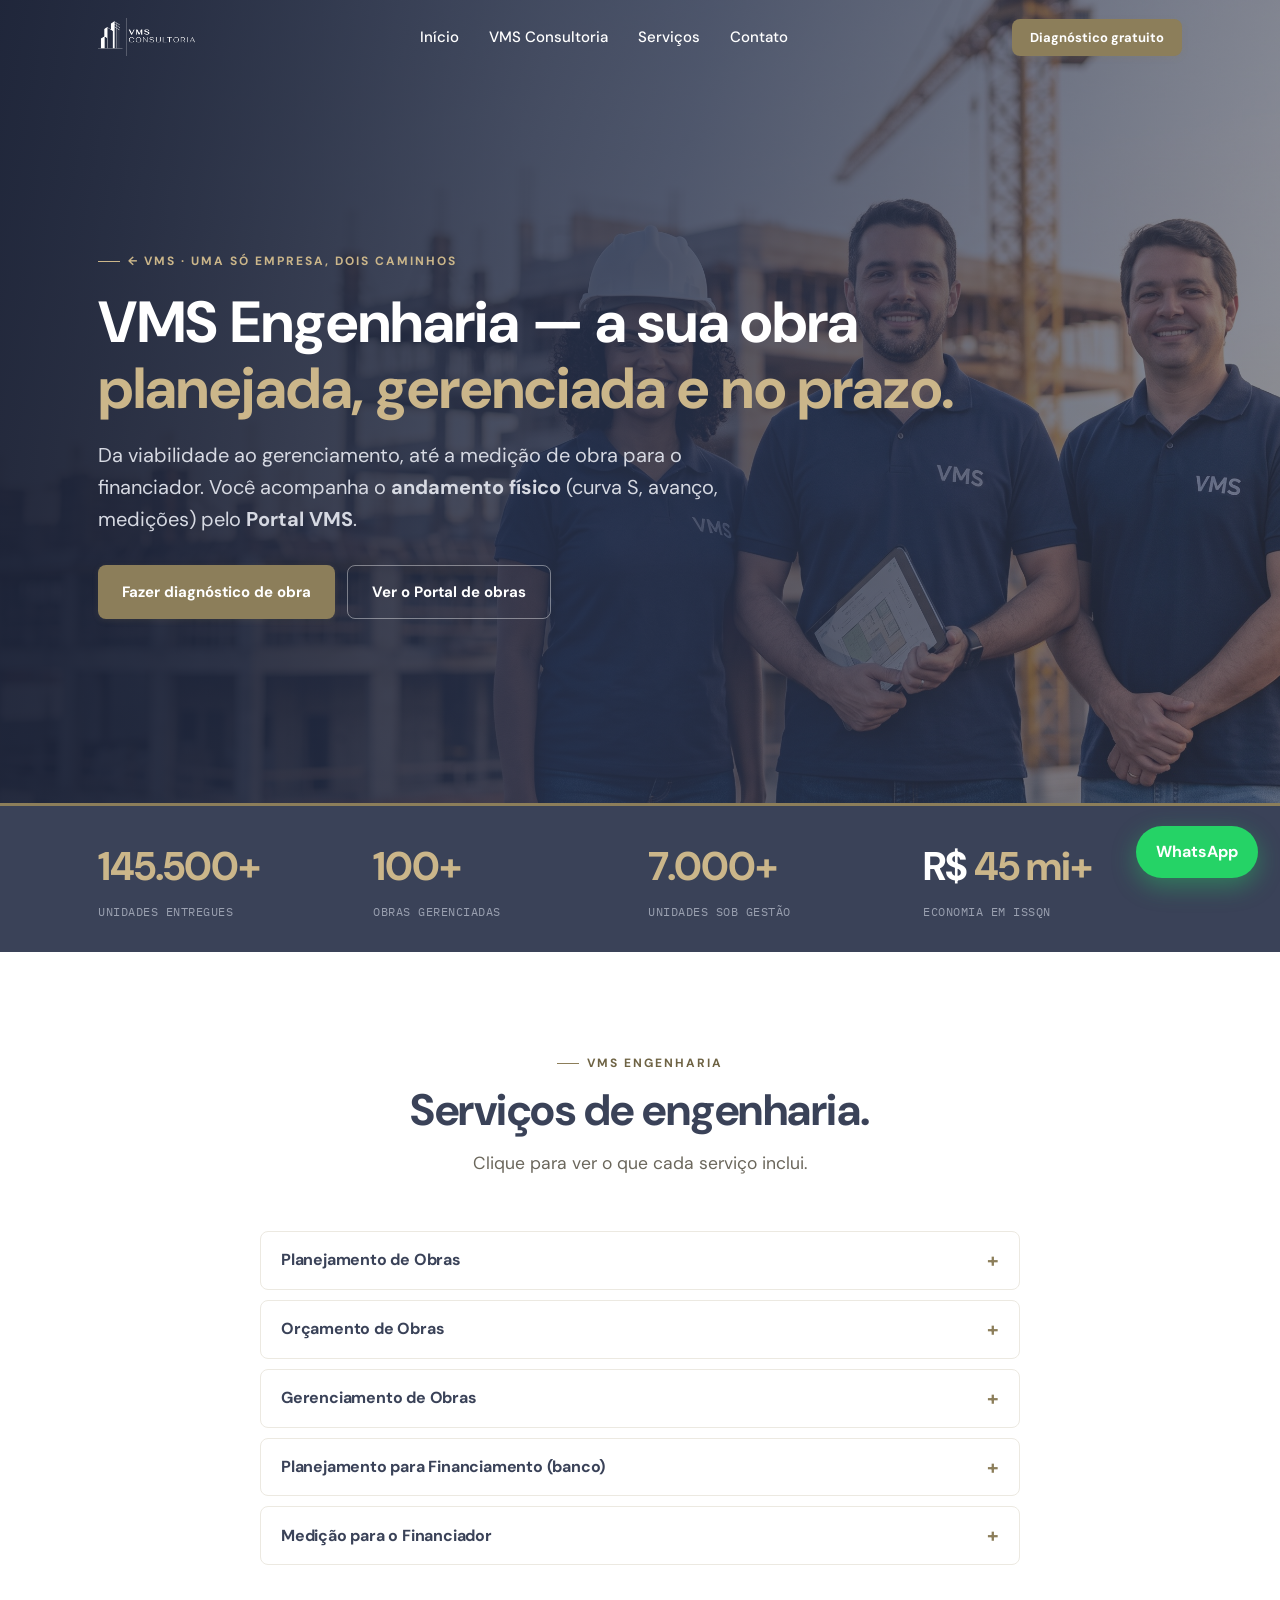
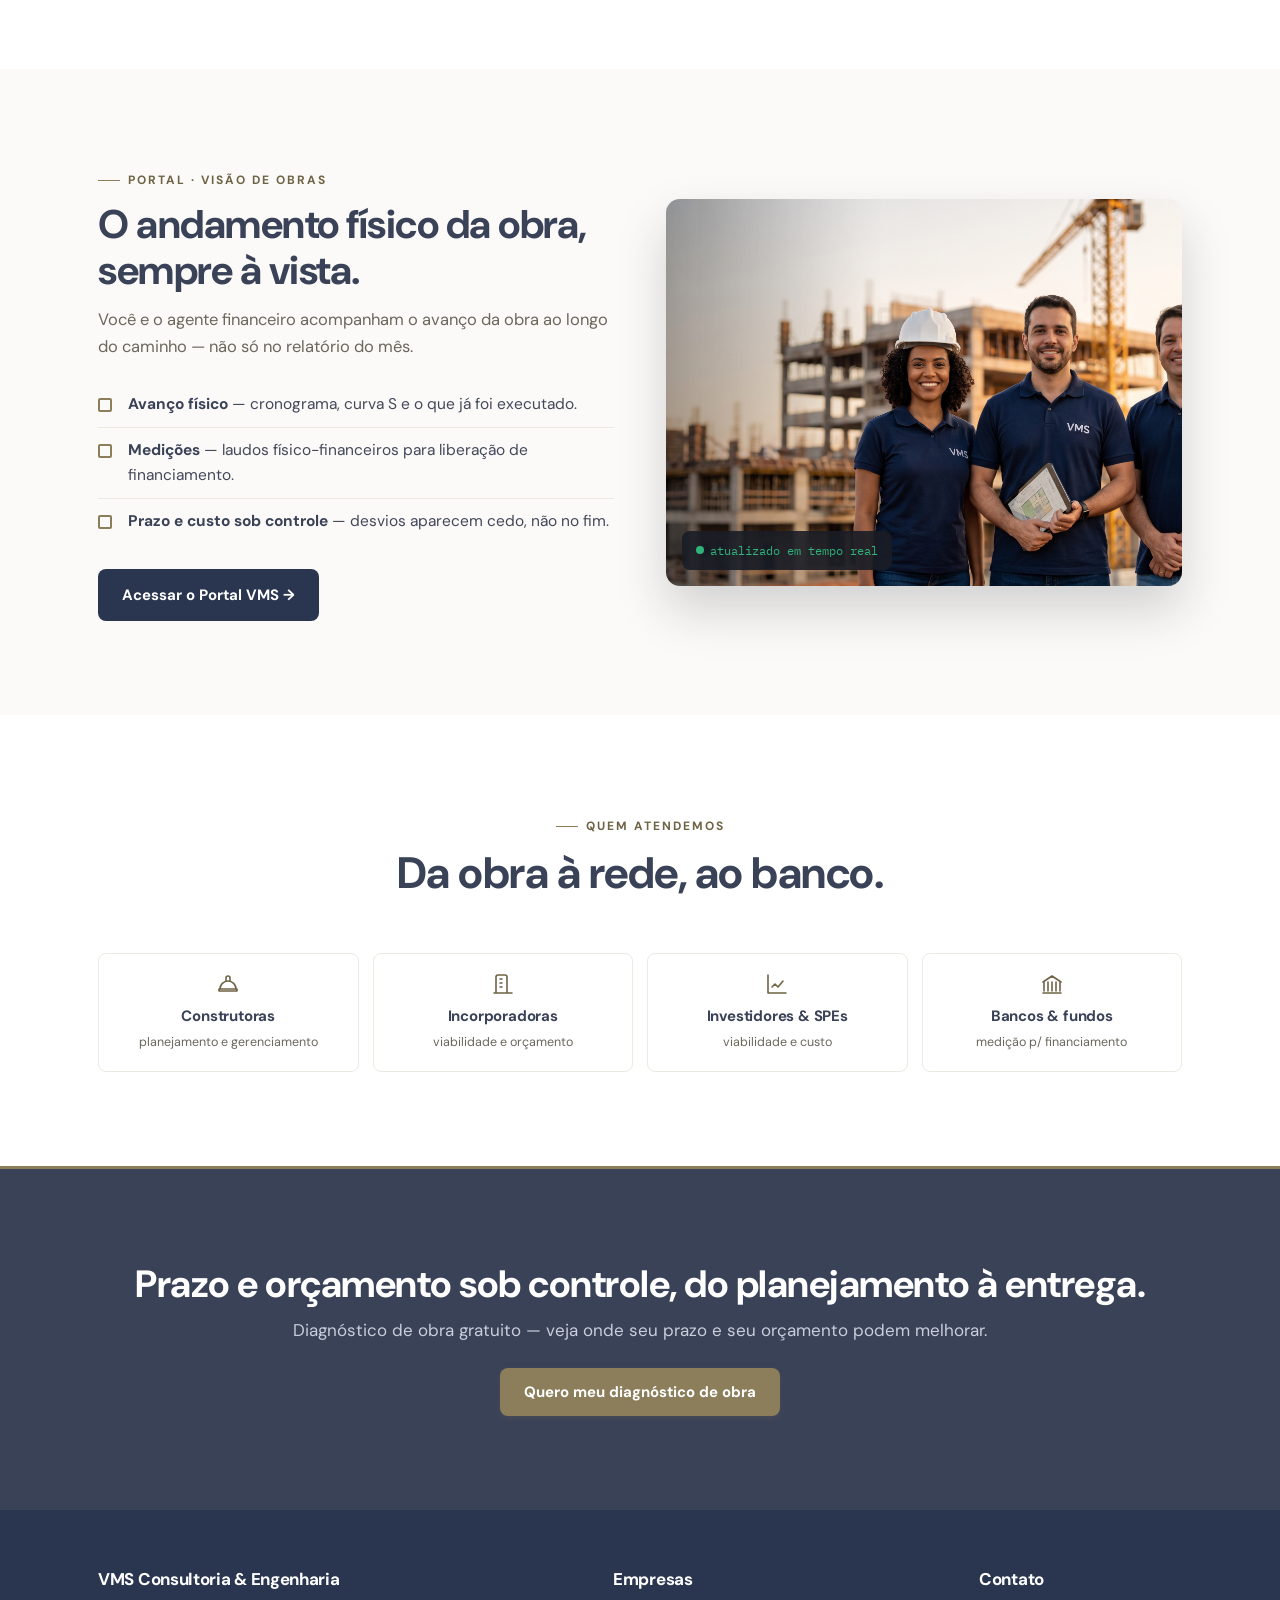
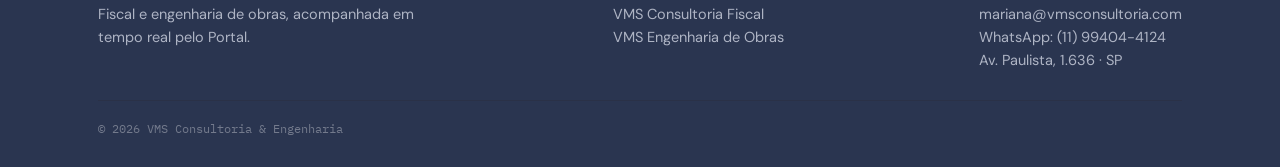
==== engenharia.html @ 2d48c320 "Add files via upload" ====
<!DOCTYPE html>
<html lang="pt-BR">
<head>
<meta charset="UTF-8"><meta name="viewport" content="width=device-width, initial-scale=1.0">
<title>VMS Engenharia — Planejamento, gerenciamento e medição de obras</title>
<meta name="description" content="VMS Engenharia: viabilidade, planejamento, orçamento, gerenciamento e medição de obras para construtoras, incorporadoras e agentes financeiros — com andamento físico no Portal.">
<link rel="preconnect" href="https://fonts.googleapis.com"><link rel="preconnect" href="https://fonts.gstatic.com" crossorigin>
<link href="https://fonts.googleapis.com/css2?family=DM+Sans:wght@400;500;700&family=IBM+Plex+Mono:wght@400;500&display=swap" rel="stylesheet">
<link rel="stylesheet" href="styles.css">
</head>
<body>
<header id="hd" class="on-dark">
  <div class="wrap bar">
    <img class="logo" src="logo-vms.png" alt="VMS"><img class="logo-l" src="logo-vms.png" alt="VMS" style="filter:brightness(0) invert(1)">
    <nav><a href="index.html">Início</a><a href="fiscal.html">VMS Consultoria</a><a href="#servicos">Serviços</a><a href="#contato">Contato</a></nav>
    <button class="btn btn-g hcta" onclick="openQuiz('eng')">Diagnóstico gratuito</button>
    <button class="burger" onclick="document.querySelector('nav').scrollIntoView()">☰</button>
  </div>
</header>

<section class="hero">
  <div class="bg" style="background-image:url('engenharia.jpg')"></div><div class="ov"></div>
  <div class="wrap">
    <a href="index.html" class="eb rv in" style="text-decoration:none">← VMS · uma só empresa, dois caminhos</a>
    <h1 class="rv in d1">VMS Engenharia — a sua obra <span class="hl">planejada, gerenciada e no prazo.</span></h1>
    <p class="rv in d2">Da viabilidade ao gerenciamento, até a medição de obra para o financiador. Você acompanha o <b>andamento físico</b> (curva S, avanço, medições) pelo <b>Portal VMS</b>.</p>
    <div class="actions rv in d3"><button class="btn btn-g" onclick="openQuiz('eng')">Fazer diagnóstico de obra</button><a class="btn btn-ghost" href="#portal">Ver o Portal de obras</a></div>
  </div>
</section>

<div class="strip"><div class="wrap">
  <div class="stat"><b data-count="145500" data-suffix="+">0</b><small>UNIDADES ENTREGUES</small></div>
  <div class="stat"><b data-count="100" data-suffix="+">0</b><small>OBRAS GERENCIADAS</small></div>
  <div class="stat"><b data-count="7000" data-suffix="+">0</b><small>UNIDADES SOB GESTÃO</small></div>
  <div class="stat"><b data-count="45" data-prefix="R$ " data-suffix=" mi+">0</b><small>ECONOMIA EM ISSQN</small></div>
</div></div>

<section id="servicos">
  <div class="wrap">
    <div class="sec-head rv"><span class="eb" style="justify-content:center">VMS Engenharia</span><h2>Serviços de engenharia.</h2><p>Clique para ver o que cada serviço inclui.</p></div>
    <div style="max-width:760px;margin:0 auto">
      <div class="acc rv"><h4>Planejamento de Obras <span class="ic">+</span></h4><div class="body"><ul><li>Cronograma físico-financeiro</li><li>Identificação de atividades críticas</li><li>Alocação de recursos e equipes</li><li>Planejamento de suprimentos</li><li>Gestão de riscos e contingências</li></ul></div></div>
      <div class="acc rv"><h4>Orçamento de Obras <span class="ic">+</span></h4><div class="body"><ul><li>Levantamento quantitativo</li><li>Pesquisa de preços (materiais e mão de obra)</li><li>Composição de custos e BDI</li><li>Orçamento discriminado por etapas</li><li>Análise de viabilidade</li></ul></div></div>
      <div class="acc rv"><h4>Gerenciamento de Obras <span class="ic">+</span></h4><div class="body"><ul><li>Acompanhamento diário da execução</li><li>Controle de qualidade e materiais</li><li>Controle de custos, prazo e contratos</li><li>Documentação técnica e as-built</li><li>Coordenação com órgãos públicos</li></ul></div></div>
      <div class="acc rv"><h4>Planejamento para Financiamento (banco) <span class="ic">+</span></h4><div class="body"><ul><li>Cronograma físico-financeiro exigido pelo agente financeiro</li><li>Estruturação da obra para liberação do financiamento</li><li>Acompanhamento das etapas junto ao banco</li><li>Documentação para liberação das parcelas</li></ul></div></div>
      <div class="acc rv"><h4>Medição para o Financiador <span class="ic">+</span></h4><div class="body"><ul><li>Medição físico-financeira da obra</li><li>Laudos para liberação de financiamento (banco/fundo)</li><li>Independência e rigor de auditor</li><li>Credor acompanha a medição pelo Portal</li></ul></div></div>
    </div>
  </div>
</section>

<section id="portal" class="paper">
  <div class="wrap">
    <div class="split">
      <div class="txt rv">
        <span class="eb">Portal · visão de obras</span>
        <h2>O andamento físico da obra, sempre à vista.</h2>
        <p>Você e o agente financeiro acompanham o avanço da obra ao longo do caminho — não só no relatório do mês.</p>
        <ul class="benefits">
          <li><b>Avanço físico</b> — cronograma, curva S e o que já foi executado.</li>
          <li><b>Medições</b> — laudos físico-financeiros para liberação de financiamento.</li>
          <li><b>Prazo e custo sob controle</b> — desvios aparecem cedo, não no fim.</li>
        </ul>
        <a class="btn btn-d" href="https://portal.vmsconsultoria.com" target="_blank" rel="noopener">Acessar o Portal VMS →</a>
      </div>
      <div class="img rv d1" style="background-image:url('engenharia.jpg')">
        <span class="badge"><span class="live"><span class="dot"></span>atualizado em tempo real</span></span>
      </div>
    </div>
  </div>
</section>

<section>
  <div class="wrap">
    <div class="sec-head rv"><span class="eb" style="justify-content:center">Quem atendemos</span><h2>Da obra à rede, ao banco.</h2></div>
    <div class="who">
      <div class="wtag rv"><div class="i"><svg width="24" height="24" viewBox="0 0 24 24" fill="none" stroke="currentColor" stroke-width="1.6" stroke-linecap="round" stroke-linejoin="round"><path d="M4 17a8 8 0 0 1 16 0"/><path d="M10 9V6a2 2 0 0 1 4 0v3"/><path d="M3 17h18v2H3z"/></svg></div><b>Construtoras</b><small>planejamento e gerenciamento</small></div>
      <div class="wtag rv d1"><div class="i"><svg width="24" height="24" viewBox="0 0 24 24" fill="none" stroke="currentColor" stroke-width="1.6" stroke-linecap="round" stroke-linejoin="round"><path d="M3 21h18M5 21V5a2 2 0 0 1 2-2h7a2 2 0 0 1 2 2v16M9 7h2M9 11h2M9 15h2"/></svg></div><b>Incorporadoras</b><small>viabilidade e orçamento</small></div>
      <div class="wtag rv d2"><div class="i"><svg width="24" height="24" viewBox="0 0 24 24" fill="none" stroke="currentColor" stroke-width="1.6" stroke-linecap="round" stroke-linejoin="round"><path d="M3 3v18h18M7 15l3-3 3 3 5-6"/></svg></div><b>Investidores &amp; SPEs</b><small>viabilidade e custo</small></div>
      <div class="wtag rv d3"><div class="i"><svg width="24" height="24" viewBox="0 0 24 24" fill="none" stroke="currentColor" stroke-width="1.6" stroke-linecap="round" stroke-linejoin="round"><path d="M3 10l9-6 9 6M4 10v9M20 10v9M8 10v9M12 10v9M16 10v9M3 21h18"/></svg></div><b>Bancos &amp; fundos</b><small>medição p/ financiamento</small></div>
    </div>
  </div>
</section>

<section class="band" id="contato">
  <div class="wrap rv"><h2>Prazo e orçamento sob controle, do planejamento à entrega.</h2><p>Diagnóstico de obra gratuito — veja onde seu prazo e seu orçamento podem melhorar.</p><button class="btn btn-g" onclick="openQuiz('eng')">Quero meu diagnóstico de obra</button></div>
</section>

<footer><div class="wrap"><div class="cols">
  <div style="max-width:320px"><b>VMS Consultoria &amp; Engenharia</b>Fiscal e engenharia de obras, acompanhada em tempo real pelo Portal.</div>
  <div><b>Empresas</b><a href="fiscal.html">VMS Consultoria Fiscal</a><br><a href="engenharia.html">VMS Engenharia de Obras</a></div>
  <div><b>Contato</b><a href="mailto:mariana@vmsconsultoria.com">mariana@vmsconsultoria.com</a><br><a href="https://wa.me/5511994044124" target="_blank" rel="noopener">WhatsApp: (11) 99404-4124</a><br>Av. Paulista, 1.636 · SP</div>
</div><div class="fin">© 2026 VMS Consultoria &amp; Engenharia</div></div></footer>

<a class="wa" href="https://wa.me/5511994044124?text=Ol%C3%A1!%20Vim%20pelo%20site%20da%20VMS." target="_blank" rel="noopener">WhatsApp</a>
<div class="modal" id="modal"><div class="qbox" id="qbox"></div></div>
<script src="script.js"></script>
</body>
</html>
---- styles.css ----
/* VMS — Design System · tipografia DM Sans (padrão do Portal) */
:root{
  --navy:#3A4258;--navy2:#2A3550;--ink:#2F2B24;--sec:#6B675C;
  --gold:#8C7E5A;--gold-d:#6E6344;--goldl:#CBB68A;
  --paper:#FBFAF8;--paper2:#F3F1EA;--line:#ECE9E1;--line2:#DEDACF;
  --green:#3B6D11;--live:#2FB37A;
  --r:8px;--rl:14px;--wrap:1140px;
}
*{box-sizing:border-box;margin:0;padding:0}
html{scroll-behavior:smooth}
body{font-family:'DM Sans',Arial,sans-serif;color:var(--ink);background:#fff;line-height:1.6;overflow-x:hidden;-webkit-font-smoothing:antialiased}
h1,h2,h3,h4{font-family:'DM Sans',Arial,sans-serif;font-weight:700;line-height:1.14;letter-spacing:-.5px;color:var(--navy)}
.wrap{max-width:var(--wrap);margin:0 auto;padding:0 28px}
a{color:inherit;text-decoration:none}
img{max-width:100%;display:block}
.mono{font-family:'IBM Plex Mono','DM Mono',monospace}
.eb{font-size:12px;font-weight:700;letter-spacing:2px;text-transform:uppercase;color:var(--gold-d);display:inline-flex;align-items:center;gap:8px}
.eb:before{content:"";width:22px;height:1px;background:var(--gold)}
/* buttons */
.btn{display:inline-flex;align-items:center;gap:8px;font-family:inherit;font-weight:700;font-size:15px;padding:14px 24px;border:none;border-radius:var(--r);cursor:pointer;transition:transform .15s,background .2s,box-shadow .2s}
.btn-g{background:var(--gold);color:#fff;box-shadow:0 2px 6px rgba(140,126,90,.16)}
.btn-g:hover{background:var(--gold-d);transform:translateY(-1px)}
.btn-d{background:var(--navy2);color:#fff}.btn-d:hover{background:#000;transform:translateY(-1px)}
.btn-o{background:transparent;border:1.5px solid var(--line2);color:var(--navy)}.btn-o:hover{border-color:var(--navy);background:var(--paper)}
.btn-ghost{background:transparent;border:1.5px solid rgba(255,255,255,.4);color:#fff}.btn-ghost:hover{background:rgba(255,255,255,.1)}
/* reveal */
.rv{opacity:0;transform:translateY(22px);transition:opacity .6s ease,transform .6s cubic-bezier(.2,.7,.2,1)}
.rv.in{opacity:1;transform:none}.rv.d1{transition-delay:.07s}.rv.d2{transition-delay:.14s}.rv.d3{transition-delay:.21s}
/* header */
header{position:fixed;top:0;left:0;right:0;z-index:60;transition:.25s;border-bottom:1px solid transparent}
header .bar{display:flex;align-items:center;justify-content:space-between;height:74px}
header .logo{height:38px}header .logo-l{height:38px;display:none}
header nav{display:flex;gap:30px;font-weight:500;font-size:15px}
header nav a:hover{color:var(--gold)}
header.scrolled{background:rgba(255,255,255,.98);backdrop-filter:blur(8px);border-color:var(--line)}
header.scrolled .bar{height:62px}
header:not(.scrolled).on-dark nav a{color:#fff}
header:not(.scrolled).on-dark .logo{display:none}header:not(.scrolled).on-dark .logo-l{display:block}
.hcta{font-size:13px;padding:10px 18px}.burger{display:none;background:none;border:none;font-size:25px;cursor:pointer;color:inherit}
header:not(.scrolled).on-dark .burger{color:#fff}
/* hero */
.hero{position:relative;color:#fff;background:var(--navy2);overflow:hidden}
.hero .bg{position:absolute;inset:0;background-size:cover;background-position:center;opacity:.9;transform-origin:center;animation:kenburns 24s ease-in-out infinite alternate}
@keyframes kenburns{from{transform:scale(1.02)}to{transform:scale(1.14)}}
.hero .ov{position:absolute;inset:0;background:linear-gradient(100deg,rgba(26,33,54,.94) 0%,rgba(42,53,80,.8) 50%,rgba(58,66,88,.5) 100%)}
.hero .grid-lines{display:none}
.hero .wrap{position:relative;padding:150px 28px 90px}
.hero .eb{color:var(--goldl)}.hero .eb:before{background:var(--goldl)}
.hero h1{color:#fff;font-size:clamp(34px,5.4vw,58px);max-width:900px;margin:18px 0 18px;letter-spacing:-.3px}
.hero h1 .hl{color:var(--goldl)}
.hero p{font-size:clamp(16px,1.9vw,20px);max-width:620px;color:#D6D9E2;margin-bottom:30px}
.hero .actions{display:flex;gap:12px;flex-wrap:wrap;margin-top:26px}
.hero-serv{display:flex;gap:14px;flex-wrap:wrap;margin-top:26px}
.hero-serv .hs{background:rgba(255,255,255,.08);border:1px solid rgba(255,255,255,.22);border-radius:var(--r);padding:14px 18px;backdrop-filter:blur(3px);min-width:240px;flex:1}
.hero-serv .hs b{display:block;color:#fff;font-size:15px;font-weight:700;letter-spacing:-.2px}
.hero-serv .hs span{display:block;color:var(--goldl);font-size:12.5px;margin-top:5px;font-family:'IBM Plex Mono',monospace}
.hero-area{margin-top:18px;color:#C9CEDA;font-size:14.5px;max-width:640px}
.hero-area b{color:#fff}
.hero .paths{display:flex;gap:10px;margin-top:14px;flex-wrap:wrap;font-size:13px;color:#aeb4c4}
/* stat strip */
.strip{background:var(--navy);color:#fff;border-top:3px solid var(--gold)}
.strip .wrap{display:flex;gap:16px;justify-content:space-between;flex-wrap:wrap;padding:28px}
.stat{flex:1;min-width:160px}.stat b{display:block;font-size:40px;font-weight:700;letter-spacing:-1px;color:#fff}
.stat b em{color:var(--goldl);font-style:normal}
.stat small{font-size:12px;color:#9aa0b0;font-family:'IBM Plex Mono',monospace;letter-spacing:.5px}
/* sections */
section{padding:94px 0}
.sec-head{max-width:760px;margin:0 auto 54px;text-align:center}
.sec-head h2{font-size:clamp(28px,4vw,44px);margin:12px 0 14px}
.sec-head p{color:var(--sec);font-size:17.5px}
.paper{background:var(--paper)}
/* dual path */
.paths2{display:grid;grid-template-columns:1fr 1fr;gap:24px}
.pcard{background:#fff;border:1px solid var(--line);border-top:4px solid var(--navy);border-radius:var(--rl);padding:34px;transition:.25s;display:flex;flex-direction:column}
.pcard:nth-child(2){border-top-color:var(--gold)}
.pcard:hover{box-shadow:0 24px 50px rgba(26,29,38,.1);transform:translateY(-4px)}
.pcard .k{font-family:'IBM Plex Mono',monospace;font-size:12px;color:var(--gold-d);letter-spacing:1px}
.pcard h3{font-size:28px;margin:8px 0 10px}
.pcard>p{color:var(--sec);font-size:15.5px;margin-bottom:16px}
.pcard ul{list-style:none;margin-bottom:22px}
.pcard li{padding:7px 0 7px 24px;position:relative;font-size:14.5px;color:#43485a;border-bottom:1px solid var(--paper2)}
.pcard li:before{content:"";position:absolute;left:0;top:14px;width:9px;height:9px;border:2px solid var(--gold);border-radius:2px}
.pcard .go{margin-top:auto}
.unify{text-align:center;margin-top:28px;font-size:16px;color:var(--sec)}
.unify b{color:var(--navy)}
/* portal device */
.device{max-width:960px;margin:46px auto 0;border-radius:12px;overflow:hidden;box-shadow:0 40px 80px rgba(26,29,38,.28);border:1px solid var(--line2);background:#fff}
.chrome{background:var(--navy2);padding:12px 16px;display:flex;align-items:center;gap:7px}
.chrome .d{width:11px;height:11px;border-radius:50%;background:#444c63}
.chrome .url{margin-left:10px;background:#2a3147;color:#9aa0b0;font-size:12px;padding:5px 14px;border-radius:20px;font-family:'IBM Plex Mono',monospace;max-width:70%;overflow:hidden;white-space:nowrap;text-overflow:ellipsis}
.live{font-size:12px;color:var(--live);display:flex;align-items:center;gap:6px;font-family:'IBM Plex Mono',monospace}
.live .dot{width:8px;height:8px;border-radius:50%;background:var(--live);animation:pulse 1.6s infinite}
@keyframes pulse{0%{box-shadow:0 0 0 0 rgba(47,179,122,.5)}70%{box-shadow:0 0 0 9px rgba(47,179,122,0)}100%{box-shadow:0 0 0 0 rgba(47,179,122,0)}}
.pbody{padding:22px;background:var(--paper)}
.phead{display:flex;justify-content:space-between;align-items:center;margin-bottom:14px;flex-wrap:wrap;gap:8px}
.phead b{font-size:18px;color:var(--navy)}.phead .meta{font-size:12px;color:var(--sec);font-family:'IBM Plex Mono',monospace}
.ptabs{display:flex;gap:8px;margin-bottom:16px;flex-wrap:wrap}
.ptab{border:1px solid var(--line2);background:#fff;border-radius:var(--r);padding:9px 16px;font-size:14px;font-weight:700;color:var(--sec);cursor:pointer;font-family:inherit}
.ptab.active{background:var(--navy);color:#fff;border-color:var(--navy)}
.ppanel{display:none}.ppanel.show{display:block;animation:fade .4s}
@keyframes fade{from{opacity:0;transform:translateY(8px)}to{opacity:1}}
.pk{display:grid;grid-template-columns:repeat(4,1fr);gap:12px;margin-bottom:14px}
.pkc{background:#fff;border:1px solid var(--line);border-radius:var(--r);padding:15px}
.pkc small{font-size:10px;color:var(--sec);letter-spacing:.4px;text-transform:uppercase;font-family:'IBM Plex Mono',monospace}
.pkc b{display:block;font-size:23px;color:var(--navy);margin:6px 0 3px;font-weight:700}
.pkc .up{color:var(--green);font-size:12px;font-weight:700}
.barp{height:6px;background:var(--paper2);border-radius:4px;margin-top:9px;overflow:hidden}.barp i{display:block;height:100%;background:var(--goldl);transition:width 1s}
.chartbox{background:#fff;border:1px solid var(--line);border-radius:var(--r);padding:16px}
.chartbox h5{font-size:11px;color:var(--sec);letter-spacing:.5px;text-transform:uppercase;font-family:'IBM Plex Mono',monospace;margin-bottom:10px}
.bars{display:flex;align-items:flex-end;gap:5px;height:96px}.bars i{flex:1;background:#639922;border-radius:3px 3px 0 0}
/* split (image + text) */
.split{display:grid;grid-template-columns:1fr 1fr;gap:52px;align-items:center}
.split .txt h2{font-size:clamp(26px,3.4vw,40px);margin:12px 0 14px}
.split .txt p{color:var(--sec);font-size:16.5px}
.split .img{border-radius:var(--rl);overflow:hidden;aspect-ratio:4/3;background:var(--navy) center/cover;position:relative;box-shadow:0 24px 50px rgba(26,29,38,.18)}
.split .img .badge{position:absolute;left:16px;bottom:16px;background:rgba(26,29,38,.9);color:#fff;border-radius:var(--r);padding:10px 14px;font-size:12px;font-family:'IBM Plex Mono',monospace}
.split .img .badge .live{color:var(--live)}
.benefits{list-style:none;margin:22px 0 26px}
.benefits li{position:relative;padding:10px 0 10px 30px;border-bottom:1px solid var(--line);font-size:15.5px;color:#43485a}
.benefits li:last-child{border-bottom:none}
.benefits li b{color:var(--navy)}
.benefits li:before{content:"";position:absolute;left:0;top:16px;width:10px;height:10px;border:2px solid var(--gold);border-radius:2px}
.imgph{background:var(--navy) center/cover}
/* steps */
.steps{display:grid;grid-template-columns:repeat(4,1fr);gap:18px}
.step{background:#fff;border:1px solid var(--line);border-radius:var(--rl);padding:24px;transition:.25s}
.step:hover{transform:translateY(-5px);box-shadow:0 18px 38px rgba(26,29,38,.08)}
.step .n{font-family:'IBM Plex Mono',monospace;font-size:14px;color:var(--gold-d)}
.step h3{font-size:19px;margin:8px 0 7px;letter-spacing:-.3px}.step p{font-size:14px;color:var(--sec)}
/* accordion */
.acc{border:1px solid var(--line);border-radius:var(--r);margin-bottom:10px;background:#fff;overflow:hidden}
.acc.open{box-shadow:0 14px 30px rgba(26,29,38,.08)}
.acc h4{font-size:16px;color:var(--navy);padding:17px 20px;cursor:pointer;display:flex;justify-content:space-between;align-items:center;gap:10px;letter-spacing:-.2px}
.acc h4 .ic{color:var(--gold);font-size:20px;transition:transform .3s}.acc.open h4 .ic{transform:rotate(45deg)}
.acc .body{max-height:0;overflow:hidden;transition:max-height .4s ease}
.acc .body ul{list-style:none;padding:0 20px 16px}
.acc .body li{padding:6px 0 6px 22px;position:relative;font-size:14.5px;color:#43485a}
.acc .body li:before{content:"";position:absolute;left:0;top:13px;width:8px;height:8px;border:2px solid var(--gold);border-radius:2px}
/* who we serve */
.who{display:grid;grid-template-columns:repeat(4,1fr);gap:14px}
.wtag{background:#fff;border:1px solid var(--line);border-radius:var(--r);padding:18px;text-align:center}
.wtag .i{font-size:22px;color:var(--gold-d);display:flex;justify-content:center}.wtag b{display:block;font-size:15px;color:var(--navy);margin-top:8px;letter-spacing:-.2px}
.wtag small{font-size:12.5px;color:var(--sec)}
/* diagnostics */
.diag{background:var(--navy2);color:#fff;border-top:3px solid var(--gold)}
.diag .sec-head h2{color:#fff}.diag .sec-head p{color:#AEB4C4}
.dcards{display:grid;grid-template-columns:1fr 1fr;gap:22px;max-width:900px;margin:0 auto}
.dcard{background:#242a3a;border:1px solid #3a4258;border-radius:var(--rl);padding:32px;text-align:center}
.dcard .i{font-size:26px;color:var(--goldl)}
.dcard h3{color:#fff;font-size:24px;margin:8px 0 8px}.dcard p{color:#AEB4C4;font-size:14.5px;margin-bottom:20px}
/* comparison */
.tbl{max-width:920px;margin:0 auto;border:1px solid var(--line);border-radius:var(--rl);overflow:hidden}
.trow{display:grid;grid-template-columns:1fr 1fr}
.trow>div{padding:16px 22px;font-size:15px;border-bottom:1px solid var(--line)}
.trow .old{color:#9a9a9a}.trow .new{color:var(--navy);font-weight:500;background:var(--paper)}
.trow.head .old{color:#9a9a9a;font-weight:700;font-family:'IBM Plex Mono',monospace;font-size:13px}
.trow.head .new{color:var(--gold-d);font-weight:700;background:var(--paper);font-family:'IBM Plex Mono',monospace;font-size:13px}
/* band */
.band{background:var(--navy);color:#fff;text-align:center;border-top:3px solid var(--gold)}
.band h2{color:#fff;font-size:clamp(26px,3.6vw,38px);margin-bottom:10px}
.band p{margin-bottom:24px;font-size:17px;color:#C9CEDA}
/* footer */
footer{background:var(--navy2);color:#AEB4C4;padding:56px 0 28px;font-size:14.5px}
footer .cols{display:flex;justify-content:space-between;gap:34px;flex-wrap:wrap;margin-bottom:28px}
footer b{color:#fff;font-size:17px;display:block;margin-bottom:10px;letter-spacing:-.3px}
footer a:hover{color:var(--goldl)}
footer .fin{border-top:1px solid #2a3147;padding-top:18px;font-size:12px;color:#737a8c;font-family:'IBM Plex Mono',monospace}
.wa{position:fixed;right:22px;bottom:22px;background:#25D366;color:#fff;border-radius:50px;padding:13px 20px;font-weight:700;box-shadow:0 8px 24px rgba(37,211,102,.4);z-index:70;transition:.2s}.wa:hover{transform:translateY(-3px)}
/* module cards (padrão do Portal) */
.mods{display:grid;grid-template-columns:1fr 1fr;gap:24px}
.mod{background:#fff;border:1px solid var(--line);border-radius:var(--rl);padding:30px 32px;transition:.25s;display:flex;flex-direction:column;overflow:hidden}
.mod:hover{box-shadow:0 22px 46px rgba(26,29,38,.1);transform:translateY(-4px);border-color:var(--line2)}
.mod .ico{width:54px;height:54px;border-radius:50%;border:1px solid var(--line2);background:var(--paper);display:flex;align-items:center;justify-content:center;color:var(--navy)}
.mod-img{height:176px;margin:-30px -32px 22px;background:var(--navy) center/cover;border-bottom:3px solid var(--gold);transition:.4s}
.mod:hover .mod-img{filter:saturate(1.08)}
.mod .eb{margin-top:0}
.mod h3{font-size:26px;margin:14px 0 6px}
.mod .sub{color:var(--sec);font-size:15px;margin-bottom:16px}
.chips{display:flex;flex-wrap:wrap;gap:8px;margin-bottom:22px}
.chip{border:1px solid var(--line2);border-radius:20px;padding:5px 13px;font-size:12.5px;color:var(--navy);background:#fff}
.mod .ent{margin-top:auto;border-top:1px solid var(--line);padding-top:16px;color:var(--gold-d);font-weight:700;font-size:14px;display:inline-flex;align-items:center;gap:6px}
.mod:hover .ent{gap:10px}
.rowlink{display:flex;align-items:center;gap:14px;background:#fff;border:1px solid var(--line);border-radius:var(--r);padding:16px 20px;margin-top:14px;color:var(--navy);transition:.2s}
.rowlink:hover{border-color:var(--line2);background:var(--paper)}
.rowlink .ico{color:var(--gold-d)}.rowlink b{font-size:15px}.rowlink small{color:var(--sec);font-size:13.5px}
.rowlink .arw{margin-left:auto;color:var(--sec)}
/* photos */
.pcard-img{height:168px;margin:-34px -34px 22px;background:var(--navy) center/cover;border-radius:var(--rl) var(--rl) 0 0}
.photoband{position:relative;min-height:340px;display:flex;align-items:center;color:#fff;background:var(--navy2) center/cover}
.photoband .ov{position:absolute;inset:0;background:linear-gradient(90deg,rgba(26,33,54,.92),rgba(42,53,80,.5))}
.photoband .wrap{position:relative;padding:60px 28px}
.photoband h2{color:#fff;font-size:clamp(26px,3.6vw,40px);max-width:620px}
.photoband p{color:#D6D9E2;font-size:17px;max-width:560px;margin-top:12px}
/* modal quiz */
.modal{position:fixed;inset:0;background:rgba(18,20,30,.74);backdrop-filter:blur(4px);z-index:200;display:none;align-items:center;justify-content:center;padding:20px}
.modal.show{display:flex}
.qbox{background:#fff;border-radius:var(--rl);max-width:560px;width:100%;padding:34px;position:relative;box-shadow:0 40px 80px rgba(0,0,0,.4)}
.qbox .x{position:absolute;top:14px;right:18px;font-size:26px;color:#9a9a9a;cursor:pointer;background:none;border:none}
.qprog{height:6px;background:var(--line);border-radius:4px;margin-bottom:22px;overflow:hidden}.qprog i{display:block;height:100%;background:var(--gold);transition:width .3s}
.qbox .tag{font-family:'IBM Plex Mono',monospace;font-size:12px;color:var(--gold-d);letter-spacing:1px;text-transform:uppercase}
.qbox h3{font-size:24px;margin:6px 0 20px;letter-spacing:-.4px}
.opt{display:block;width:100%;text-align:left;border:1.5px solid var(--line);border-radius:var(--r);padding:15px 18px;margin-bottom:10px;background:#fff;font-size:15.5px;font-family:inherit;color:var(--ink);cursor:pointer;transition:.15s}
.opt:hover{border-color:var(--gold);background:var(--paper)}
.opt.on{border-color:var(--gold);background:var(--paper);font-weight:500}
.opt .ck{float:right;color:var(--gold-d);font-weight:700}
.qhint{color:var(--sec);font-size:14px;margin:-8px 0 16px}
.qfield{margin-bottom:14px;text-align:left}
.qfield label{display:block;font-size:12.5px;color:var(--sec);margin-bottom:6px;font-weight:700;letter-spacing:.2px}
.qfield input{width:100%;border:1.5px solid var(--line2);border-radius:var(--r);padding:13px 15px;font-size:15px;font-family:inherit;color:var(--ink);background:#fff}
.qfield input:focus{outline:none;border-color:var(--gold)}
.qres h3{font-size:27px}.qres p{color:var(--sec);font-size:15.5px;margin:12px 0 22px}
.qres .score{display:inline-block;background:var(--paper);border:1px solid var(--line);border-radius:30px;padding:6px 16px;color:var(--gold-d);font-weight:700;font-size:12px;margin-bottom:8px;font-family:'IBM Plex Mono',monospace}
@media(max-width:920px){
  header nav,.hcta{display:none}.burger{display:block}
  .paths2,.split,.dcards{grid-template-columns:1fr}.steps,.pk,.who{grid-template-columns:1fr 1fr}
  .split .img{order:-1}
}
@media(max-width:560px){.steps,.pk,.who{grid-template-columns:1fr}.trow{grid-template-columns:1fr}.stat b{font-size:32px}}
/* acessibilidade */
a,button,.opt,.ptab,.acc h4{cursor:pointer}
:focus-visible{outline:3px solid var(--gold);outline-offset:3px;border-radius:4px}
header:not(.scrolled).on-dark a:focus-visible,.hero :focus-visible,.band :focus-visible,.diag :focus-visible{outline-color:var(--goldl)}
@media(prefers-reduced-motion:reduce){
  *,*::before,*::after{animation-duration:.001ms!important;animation-iteration-count:1!important;transition-duration:.001ms!important;scroll-behavior:auto!important}
  .rv{opacity:1!important;transform:none!important}
  .live .dot{animation:none!important}
}
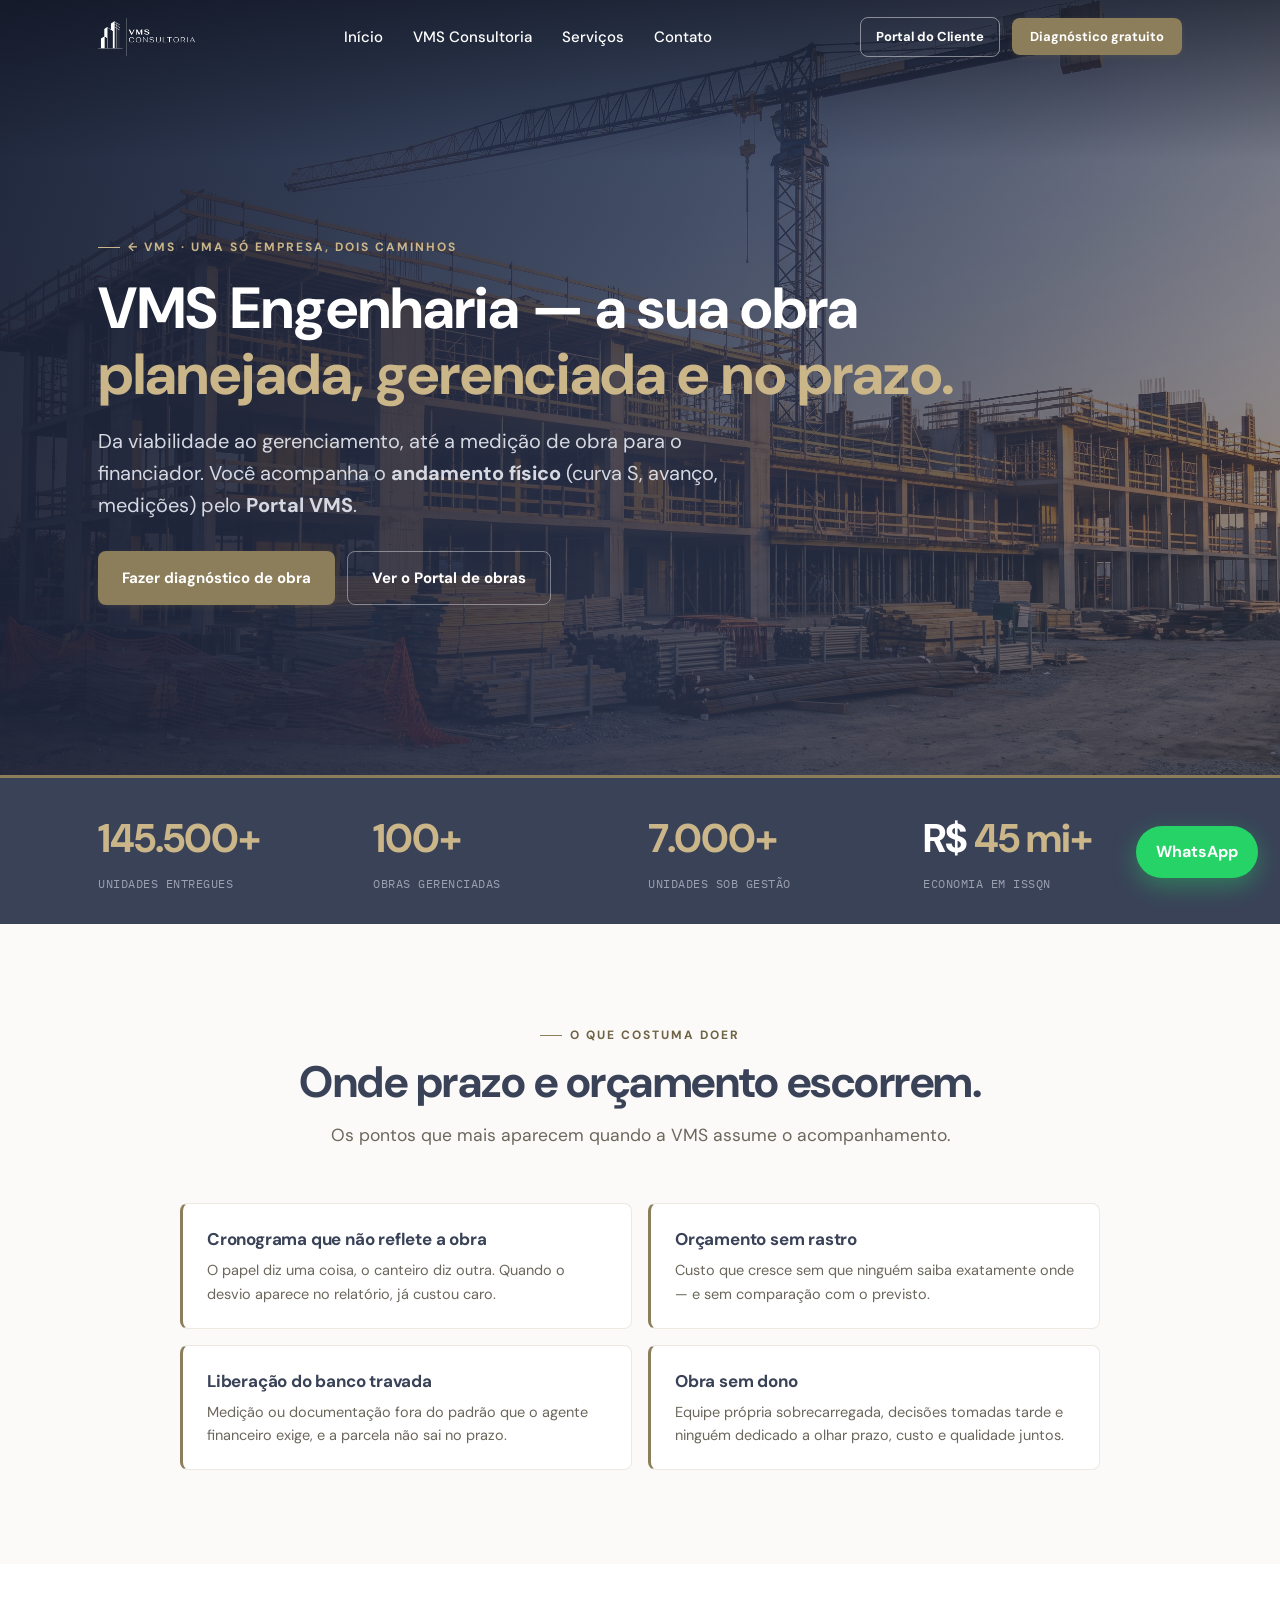
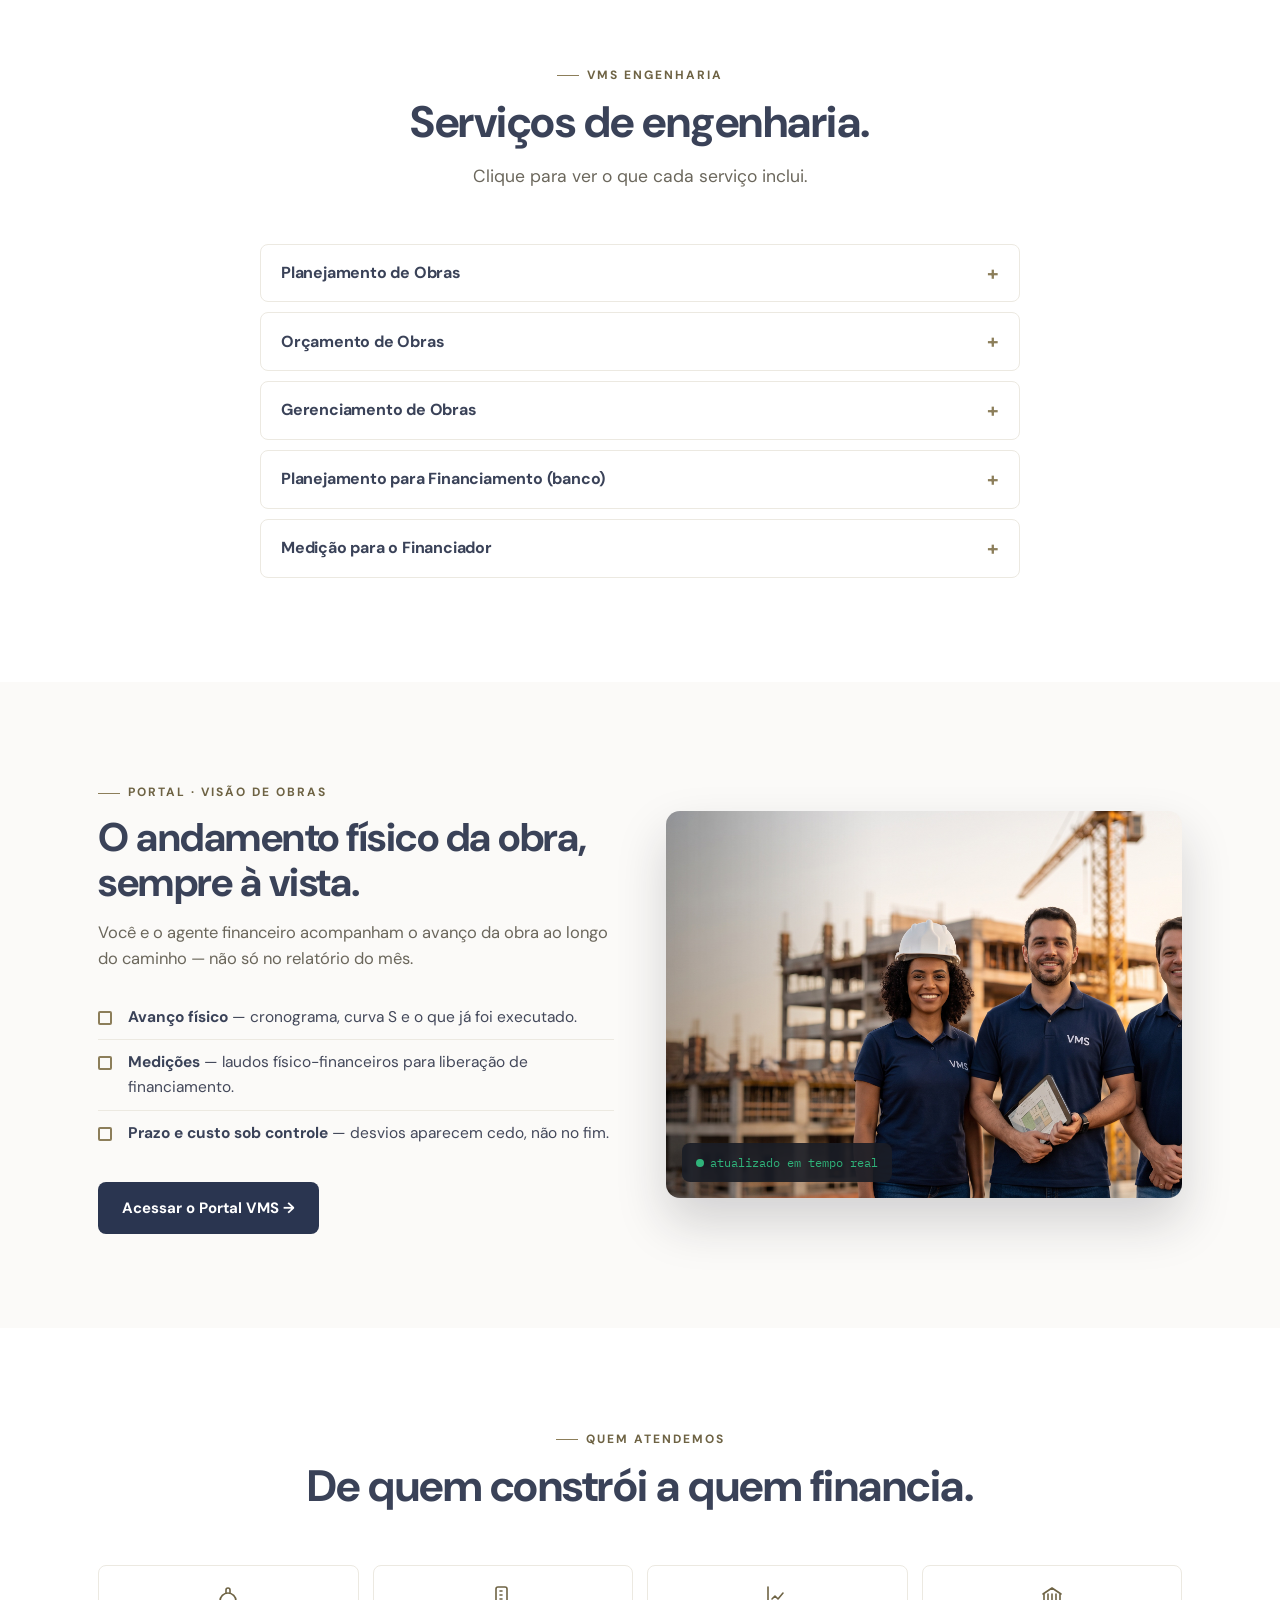
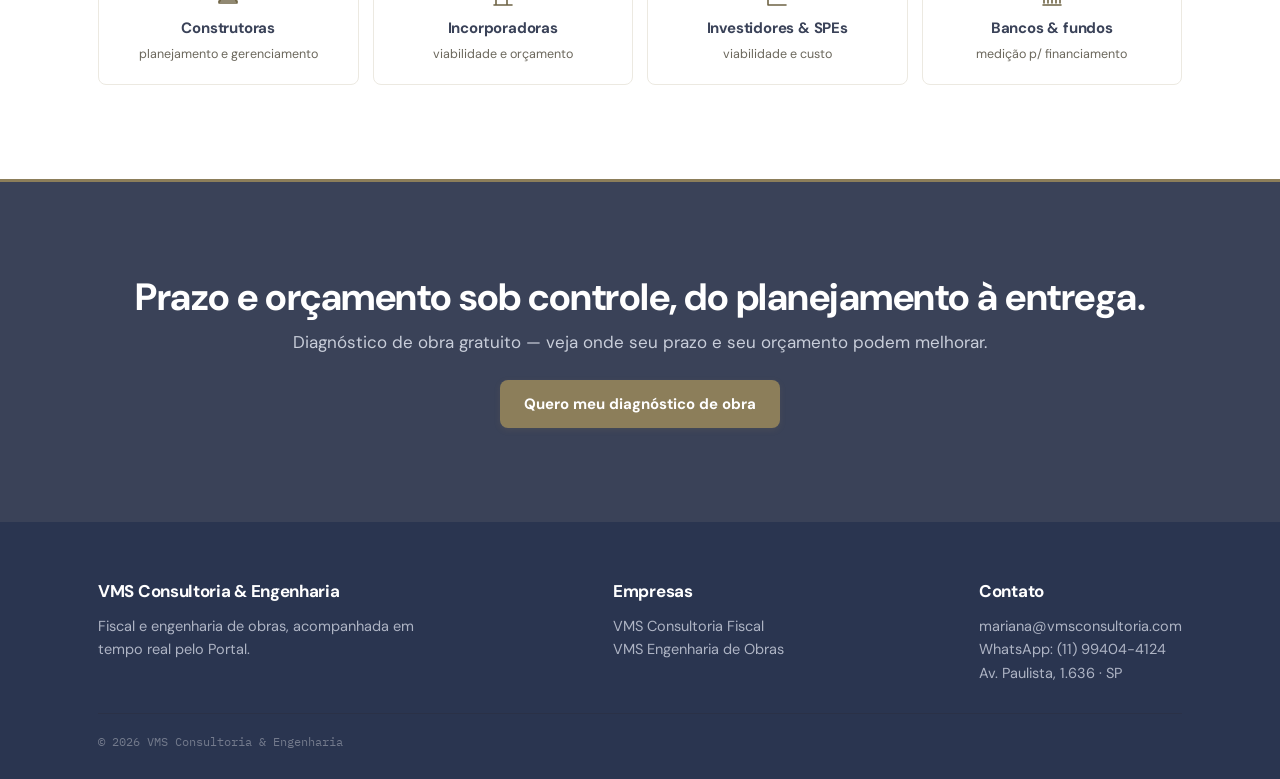
==== commit 631e5286: "Add files via upload" ====
--- a/engenharia.html
+++ b/engenharia.html
@@ -4,22 +4,35 @@
 <meta charset="UTF-8"><meta name="viewport" content="width=device-width, initial-scale=1.0">
 <title>VMS Engenharia — Planejamento, gerenciamento e medição de obras</title>
 <meta name="description" content="VMS Engenharia: viabilidade, planejamento, orçamento, gerenciamento e medição de obras para construtoras, incorporadoras e agentes financeiros — com andamento físico no Portal.">
+<meta property="og:type" content="website">
+<meta property="og:site_name" content="VMS Consultoria &amp; Engenharia">
+<meta property="og:title" content="VMS Engenharia de Obras — planejamento, gerenciamento e medição">
+<meta property="og:description" content="Viabilidade, planejamento, orçamento, gerenciamento e medição de obras — com o andamento físico no Portal VMS.">
+<meta property="og:image" content="https://vms-site-one.vercel.app/og.jpg">
+<meta property="og:url" content="https://vms-site-one.vercel.app/engenharia.html">
+<meta name="twitter:card" content="summary_large_image">
+<meta name="theme-color" content="#3A4258">
+<link rel="icon" type="image/png" href="favicon.png">
 <link rel="preconnect" href="https://fonts.googleapis.com"><link rel="preconnect" href="https://fonts.gstatic.com" crossorigin>
 <link href="https://fonts.googleapis.com/css2?family=DM+Sans:wght@400;500;700&family=IBM+Plex+Mono:wght@400;500&display=swap" rel="stylesheet">
 <link rel="stylesheet" href="styles.css">
 </head>
 <body>
+<div id="prog"></div>
 <header id="hd" class="on-dark">
   <div class="wrap bar">
     <img class="logo" src="logo-vms.png" alt="VMS"><img class="logo-l" src="logo-vms.png" alt="VMS" style="filter:brightness(0) invert(1)">
-    <nav><a href="index.html">Início</a><a href="fiscal.html">VMS Consultoria</a><a href="#servicos">Serviços</a><a href="#contato">Contato</a></nav>
-    <button class="btn btn-g hcta" onclick="openQuiz('eng')">Diagnóstico gratuito</button>
-    <button class="burger" onclick="document.querySelector('nav').scrollIntoView()">☰</button>
+    <nav><a href="index.html">Início</a><a href="fiscal.html">VMS Consultoria</a><a href="#servicos">Serviços</a><a href="#contato">Contato</a><button class="btn btn-g m-cta" onclick="openQuiz('eng')">Diagnóstico gratuito</button></nav>
+    <div class="hright">
+      <a class="hportal" href="https://portal.vmsconsultoria.com" target="_blank" rel="noopener">Portal do Cliente</a>
+      <button class="btn btn-g hcta" onclick="openQuiz('eng')">Diagnóstico gratuito</button>
+      <button class="burger" aria-label="Abrir menu" aria-expanded="false" onclick="toggleMenu(event)">☰</button>
+    </div>
   </div>
 </header>
 
 <section class="hero">
-  <div class="bg" style="background-image:url('engenharia.jpg')"></div><div class="ov"></div>
+  <div class="bg" style="background-image:url('obra.jpg')"></div><div class="ov"></div>
   <div class="wrap">
     <a href="index.html" class="eb rv in" style="text-decoration:none">← VMS · uma só empresa, dois caminhos</a>
     <h1 class="rv in d1">VMS Engenharia — a sua obra <span class="hl">planejada, gerenciada e no prazo.</span></h1>
@@ -34,6 +47,19 @@
   <div class="stat"><b data-count="7000" data-suffix="+">0</b><small>UNIDADES SOB GESTÃO</small></div>
   <div class="stat"><b data-count="45" data-prefix="R$ " data-suffix=" mi+">0</b><small>ECONOMIA EM ISSQN</small></div>
 </div></div>
+
+<section class="paper">
+  <div class="wrap">
+    <div class="sec-head rv"><span class="eb" style="justify-content:center">O que costuma doer</span><h2>Onde prazo e orçamento escorrem.</h2>
+      <p>Os pontos que mais aparecem quando a VMS assume o acompanhamento.</p></div>
+    <div class="probs">
+      <div class="prob rv"><b>Cronograma que não reflete a obra</b><p>O papel diz uma coisa, o canteiro diz outra. Quando o desvio aparece no relatório, já custou caro.</p></div>
+      <div class="prob rv d1"><b>Orçamento sem rastro</b><p>Custo que cresce sem que ninguém saiba exatamente onde — e sem comparação com o previsto.</p></div>
+      <div class="prob rv d2"><b>Liberação do banco travada</b><p>Medição ou documentação fora do padrão que o agente financeiro exige, e a parcela não sai no prazo.</p></div>
+      <div class="prob rv d3"><b>Obra sem dono</b><p>Equipe própria sobrecarregada, decisões tomadas tarde e ninguém dedicado a olhar prazo, custo e qualidade juntos.</p></div>
+    </div>
+  </div>
+</section>
 
 <section id="servicos">
   <div class="wrap">
@@ -71,7 +97,7 @@
 
 <section>
   <div class="wrap">
-    <div class="sec-head rv"><span class="eb" style="justify-content:center">Quem atendemos</span><h2>Da obra à rede, ao banco.</h2></div>
+    <div class="sec-head rv"><span class="eb" style="justify-content:center">Quem atendemos</span><h2>De quem constrói a quem financia.</h2></div>
     <div class="who">
       <div class="wtag rv"><div class="i"><svg width="24" height="24" viewBox="0 0 24 24" fill="none" stroke="currentColor" stroke-width="1.6" stroke-linecap="round" stroke-linejoin="round"><path d="M4 17a8 8 0 0 1 16 0"/><path d="M10 9V6a2 2 0 0 1 4 0v3"/><path d="M3 17h18v2H3z"/></svg></div><b>Construtoras</b><small>planejamento e gerenciamento</small></div>
       <div class="wtag rv d1"><div class="i"><svg width="24" height="24" viewBox="0 0 24 24" fill="none" stroke="currentColor" stroke-width="1.6" stroke-linecap="round" stroke-linejoin="round"><path d="M3 21h18M5 21V5a2 2 0 0 1 2-2h7a2 2 0 0 1 2 2v16M9 7h2M9 11h2M9 15h2"/></svg></div><b>Incorporadoras</b><small>viabilidade e orçamento</small></div>
--- a/styles.css
+++ b/styles.css
@@ -26,6 +26,8 @@
 /* reveal */
 .rv{opacity:0;transform:translateY(22px);transition:opacity .6s ease,transform .6s cubic-bezier(.2,.7,.2,1)}
 .rv.in{opacity:1;transform:none}.rv.d1{transition-delay:.07s}.rv.d2{transition-delay:.14s}.rv.d3{transition-delay:.21s}
+/* barra de progresso de leitura */
+#prog{position:fixed;top:0;left:0;height:3px;width:0;background:linear-gradient(90deg,var(--gold),var(--goldl));z-index:100;pointer-events:none;transition:width .12s linear}
 /* header */
 header{position:fixed;top:0;left:0;right:0;z-index:60;transition:.25s;border-bottom:1px solid transparent}
 header .bar{display:flex;align-items:center;justify-content:space-between;height:74px}
@@ -37,6 +39,11 @@
 header:not(.scrolled).on-dark nav a{color:#fff}
 header:not(.scrolled).on-dark .logo{display:none}header:not(.scrolled).on-dark .logo-l{display:block}
 .hcta{font-size:13px;padding:10px 18px}.burger{display:none;background:none;border:none;font-size:25px;cursor:pointer;color:inherit}
+.hright{display:flex;align-items:center;gap:12px}
+.hportal{font-size:13px;font-weight:700;padding:9px 15px;border-radius:var(--r);border:1.5px solid var(--line2);color:var(--navy);white-space:nowrap;transition:.2s}
+.hportal:hover{background:var(--paper);border-color:var(--navy)}
+header:not(.scrolled).on-dark .hportal{color:#fff;border-color:rgba(255,255,255,.45)}
+header:not(.scrolled).on-dark .hportal:hover{background:rgba(255,255,255,.12)}
 header:not(.scrolled).on-dark .burger{color:#fff}
 /* hero */
 .hero{position:relative;color:#fff;background:var(--navy2);overflow:hidden}
@@ -44,7 +51,9 @@
 @keyframes kenburns{from{transform:scale(1.02)}to{transform:scale(1.14)}}
 .hero .ov{position:absolute;inset:0;background:linear-gradient(100deg,rgba(26,33,54,.94) 0%,rgba(42,53,80,.8) 50%,rgba(58,66,88,.5) 100%)}
 .hero .grid-lines{display:none}
-.hero .wrap{position:relative;padding:150px 28px 90px}
+.hero:before{content:"";position:absolute;top:0;left:0;right:0;height:160px;background:linear-gradient(180deg,rgba(14,18,30,.62),rgba(14,18,30,0));z-index:1;pointer-events:none}
+.hero .wrap{position:relative;z-index:2;padding:136px 28px 76px}
+.hero h1,.hero p,.hero .eb{overflow-wrap:break-word}
 .hero .eb{color:var(--goldl)}.hero .eb:before{background:var(--goldl)}
 .hero h1{color:#fff;font-size:clamp(34px,5.4vw,58px);max-width:900px;margin:18px 0 18px;letter-spacing:-.3px}
 .hero h1 .hl{color:var(--goldl)}
@@ -134,6 +143,7 @@
 .acc h4 .ic{color:var(--gold);font-size:20px;transition:transform .3s}.acc.open h4 .ic{transform:rotate(45deg)}
 .acc .body{max-height:0;overflow:hidden;transition:max-height .4s ease}
 .acc .body ul{list-style:none;padding:0 20px 16px}
+.acc .body p{padding:0 20px 18px;font-size:15px;color:#43485a;line-height:1.65}
 .acc .body li{padding:6px 0 6px 22px;position:relative;font-size:14.5px;color:#43485a}
 .acc .body li:before{content:"";position:absolute;left:0;top:13px;width:8px;height:8px;border:2px solid var(--gold);border-radius:2px}
 /* who we serve */
@@ -184,6 +194,44 @@
 .rowlink:hover{border-color:var(--line2);background:var(--paper)}
 .rowlink .ico{color:var(--gold-d)}.rowlink b{font-size:15px}.rowlink small{color:var(--sec);font-size:13.5px}
 .rowlink .arw{margin-left:auto;color:var(--sec)}
+/* problemas que resolvemos */
+.probs{display:grid;grid-template-columns:repeat(2,1fr);gap:16px;max-width:920px;margin:0 auto}
+.prob{background:#fff;border:1px solid var(--line);border-left:3px solid var(--gold);border-radius:var(--r);padding:22px 24px;transition:.25s}
+.prob:hover{transform:translateY(-3px);box-shadow:0 16px 32px rgba(26,29,38,.09)}
+.prob b{display:block;font-size:17px;color:var(--navy);margin-bottom:6px;letter-spacing:-.2px}
+.prob p{color:var(--sec);font-size:14.5px}
+@media(max-width:720px){.probs{grid-template-columns:1fr}}
+/* faq */
+.faq{max-width:800px;margin:0 auto}
+.faq .acc h4{font-size:16.5px}
+/* benefícios do portal */
+.pben{display:grid;grid-template-columns:repeat(3,1fr);gap:14px;max-width:960px;margin:26px auto 0}
+.pben div{background:#fff;border:1px solid var(--line);border-radius:var(--r);padding:16px 18px;transition:.25s}
+.pben div:hover{transform:translateY(-3px);box-shadow:0 14px 28px rgba(26,29,38,.08)}
+.pben b{display:block;font-size:15px;color:var(--navy);margin-bottom:4px;letter-spacing:-.2px}
+.pben small{color:var(--sec);font-size:13.5px}
+@media(max-width:720px){.pben{grid-template-columns:1fr}}
+/* micro-interações */
+.mod:hover .mod-img{transform:scale(1.05)}
+.acc h4:hover{background:var(--paper)}
+.wtag{transition:.25s}
+.wtag:hover{transform:translateY(-3px);box-shadow:0 14px 28px rgba(26,29,38,.09);border-color:var(--line2)}
+.dcard{transition:.25s}
+.dcard:hover{transform:translateY(-4px);border-color:var(--goldl)}
+/* trilha guiada "como funciona" */
+.flow{display:grid;grid-template-columns:repeat(3,1fr);gap:14px;margin-bottom:20px}
+.fstep{text-align:left;background:#fff;border:1px solid var(--line);border-left:4px solid var(--line2);border-radius:var(--r);padding:18px 20px;font-family:inherit;transition:.25s}
+.fstep:hover{transform:translateY(-3px);box-shadow:0 14px 28px rgba(26,29,38,.09)}
+.fstep.active{border-left-color:var(--gold);box-shadow:0 18px 36px rgba(26,29,38,.12)}
+.fstep .n{font-family:'IBM Plex Mono',monospace;font-size:12px;color:var(--gold-d);letter-spacing:1px}
+.fstep b{display:block;font-size:18px;color:var(--navy);margin:6px 0 3px;letter-spacing:-.3px}
+.fstep small{color:var(--sec);font-size:13.5px;display:block}
+.fpanel{display:none;background:#fff;border:1px solid var(--line);border-radius:var(--rl);padding:28px 30px}
+.fpanel.show{display:block;animation:fade .35s}
+.fpanel h4{font-size:21px;margin-bottom:10px}
+.fpanel p{color:var(--sec);font-size:16px;max-width:780px}
+.fpanel .ok{color:var(--green);font-weight:700}
+@media(max-width:920px){.flow{grid-template-columns:1fr}.fpanel{padding:24px 22px}}
 /* photos */
 .pcard-img{height:168px;margin:-34px -34px 22px;background:var(--navy) center/cover;border-radius:var(--rl) var(--rl) 0 0}
 .photoband{position:relative;min-height:340px;display:flex;align-items:center;color:#fff;background:var(--navy2) center/cover}
@@ -210,12 +258,40 @@
 .qfield input:focus{outline:none;border-color:var(--gold)}
 .qres h3{font-size:27px}.qres p{color:var(--sec);font-size:15.5px;margin:12px 0 22px}
 .qres .score{display:inline-block;background:var(--paper);border:1px solid var(--line);border-radius:30px;padding:6px 16px;color:var(--gold-d);font-weight:700;font-size:12px;margin-bottom:8px;font-family:'IBM Plex Mono',monospace}
+/* ===== responsivo: tablet e celular ===== */
+.m-cta{display:none}
+@media(max-width:1024px){
+  .wrap{padding:0 24px}
+  section{padding:76px 0}
+  .split{gap:36px}
+}
 @media(max-width:920px){
-  header nav,.hcta{display:none}.burger{display:block}
-  .paths2,.split,.dcards{grid-template-columns:1fr}.steps,.pk,.who{grid-template-columns:1fr 1fr}
+  .burger{display:block}
+  .hcta{display:none}
+  header nav{position:absolute;top:100%;left:0;right:0;flex-direction:column;gap:0;background:#fff;border-bottom:1px solid var(--line);box-shadow:0 22px 44px rgba(26,29,38,.18);padding:6px 0 16px;display:none;max-height:76vh;overflow:auto}
+  header.menu-open nav{display:flex;animation:menuIn .22s ease}
+  header nav a{color:var(--navy)!important;padding:15px 24px;font-size:16.5px;border-bottom:1px solid var(--paper2)}
+  .m-cta{display:inline-flex!important;justify-content:center;margin:14px 24px 2px}
+  .mods,.paths2,.split,.dcards{grid-template-columns:1fr}
+  .steps,.pk,.who{grid-template-columns:1fr 1fr}
   .split .img{order:-1}
-}
-@media(max-width:560px){.steps,.pk,.who{grid-template-columns:1fr}.trow{grid-template-columns:1fr}.stat b{font-size:32px}}
+  .hero .wrap{padding:118px 24px 64px}
+  .device{margin-top:34px}
+  .sec-head{margin-bottom:40px}
+}
+@keyframes menuIn{from{opacity:0;transform:translateY(-8px)}to{opacity:1;transform:none}}
+@media(max-width:560px){
+  .steps,.pk,.who{grid-template-columns:1fr}.trow{grid-template-columns:1fr}
+  .stat b{font-size:30px}
+  .wrap{padding:0 20px}
+  .hero .wrap{padding:104px 20px 52px}
+  .hero-serv .hs{min-width:0;width:100%}
+  .wa{right:14px;bottom:14px;padding:11px 16px;font-size:13.5px}
+  .mod{padding:24px 22px}
+  .mod-img{margin:-24px -22px 18px;height:150px}
+  .qbox{padding:26px 20px}
+  section{padding:62px 0}
+}
 /* acessibilidade */
 a,button,.opt,.ptab,.acc h4{cursor:pointer}
 :focus-visible{outline:3px solid var(--gold);outline-offset:3px;border-radius:4px}
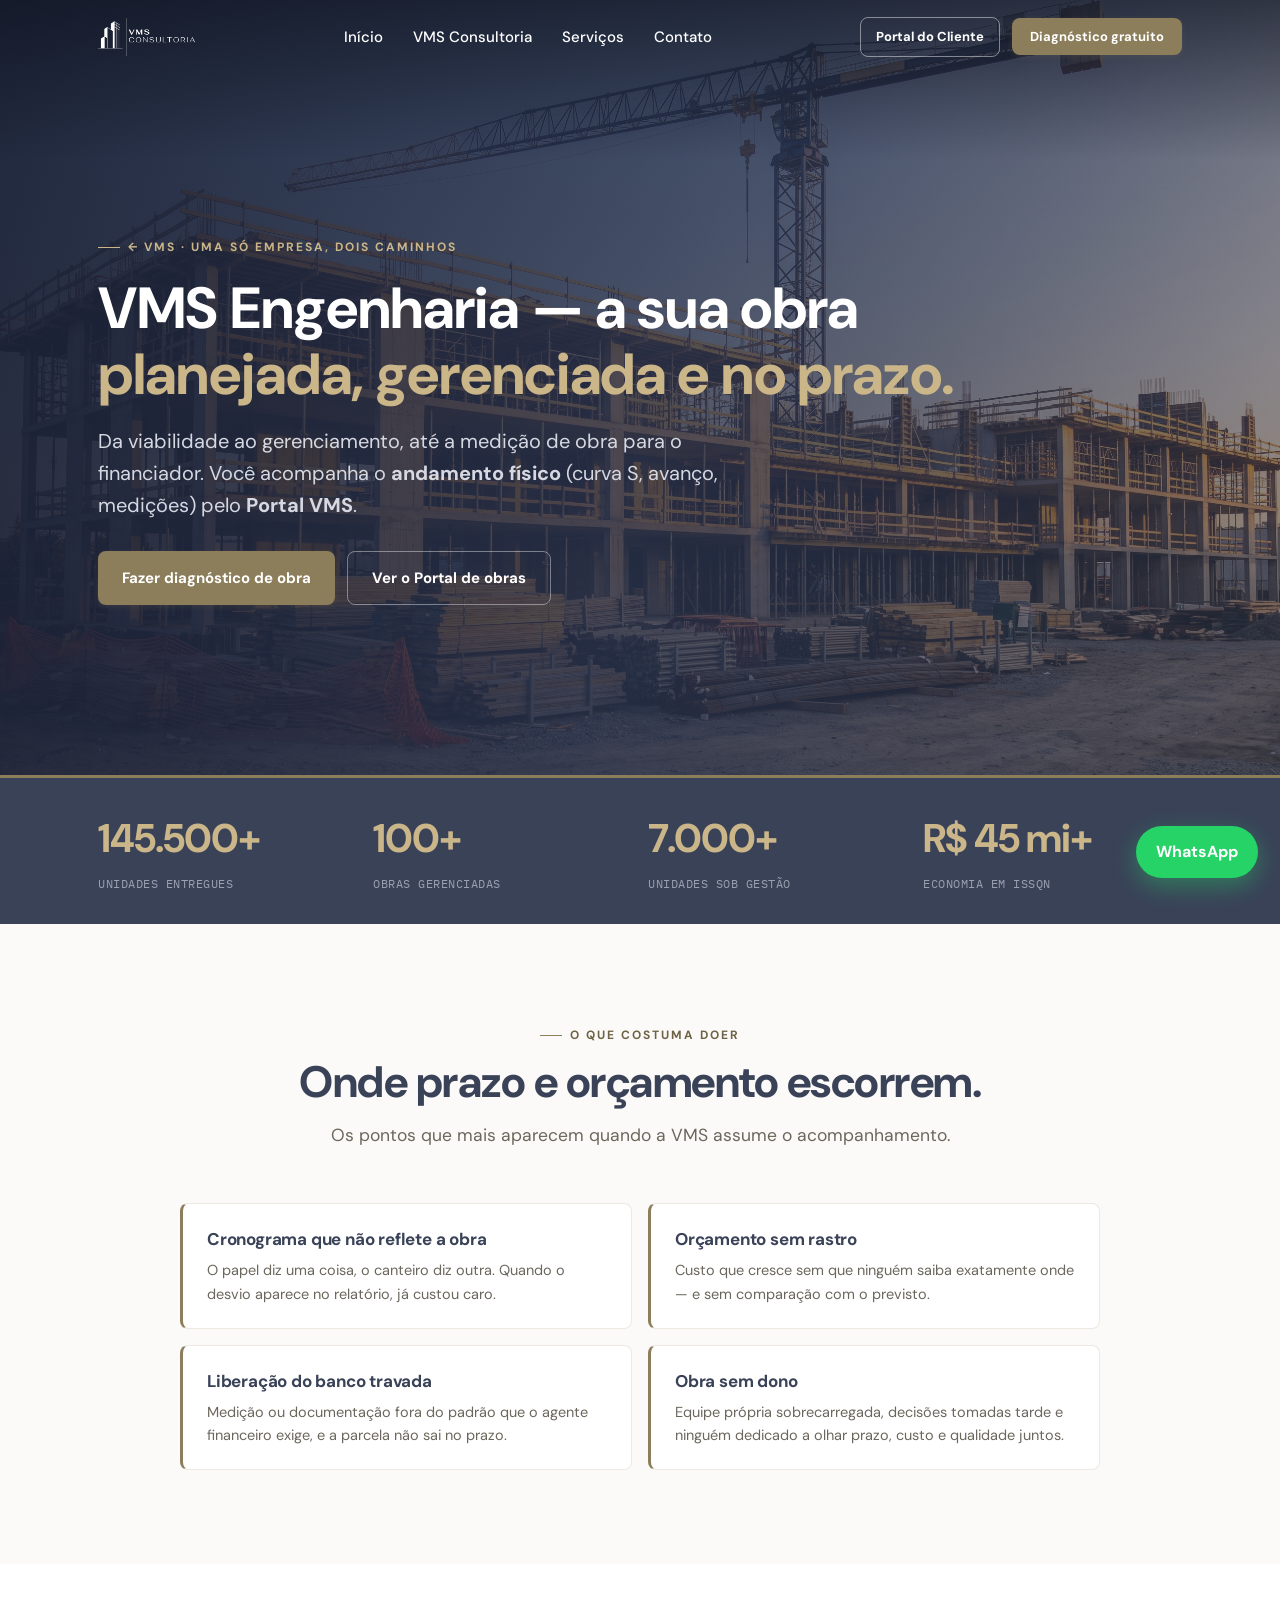
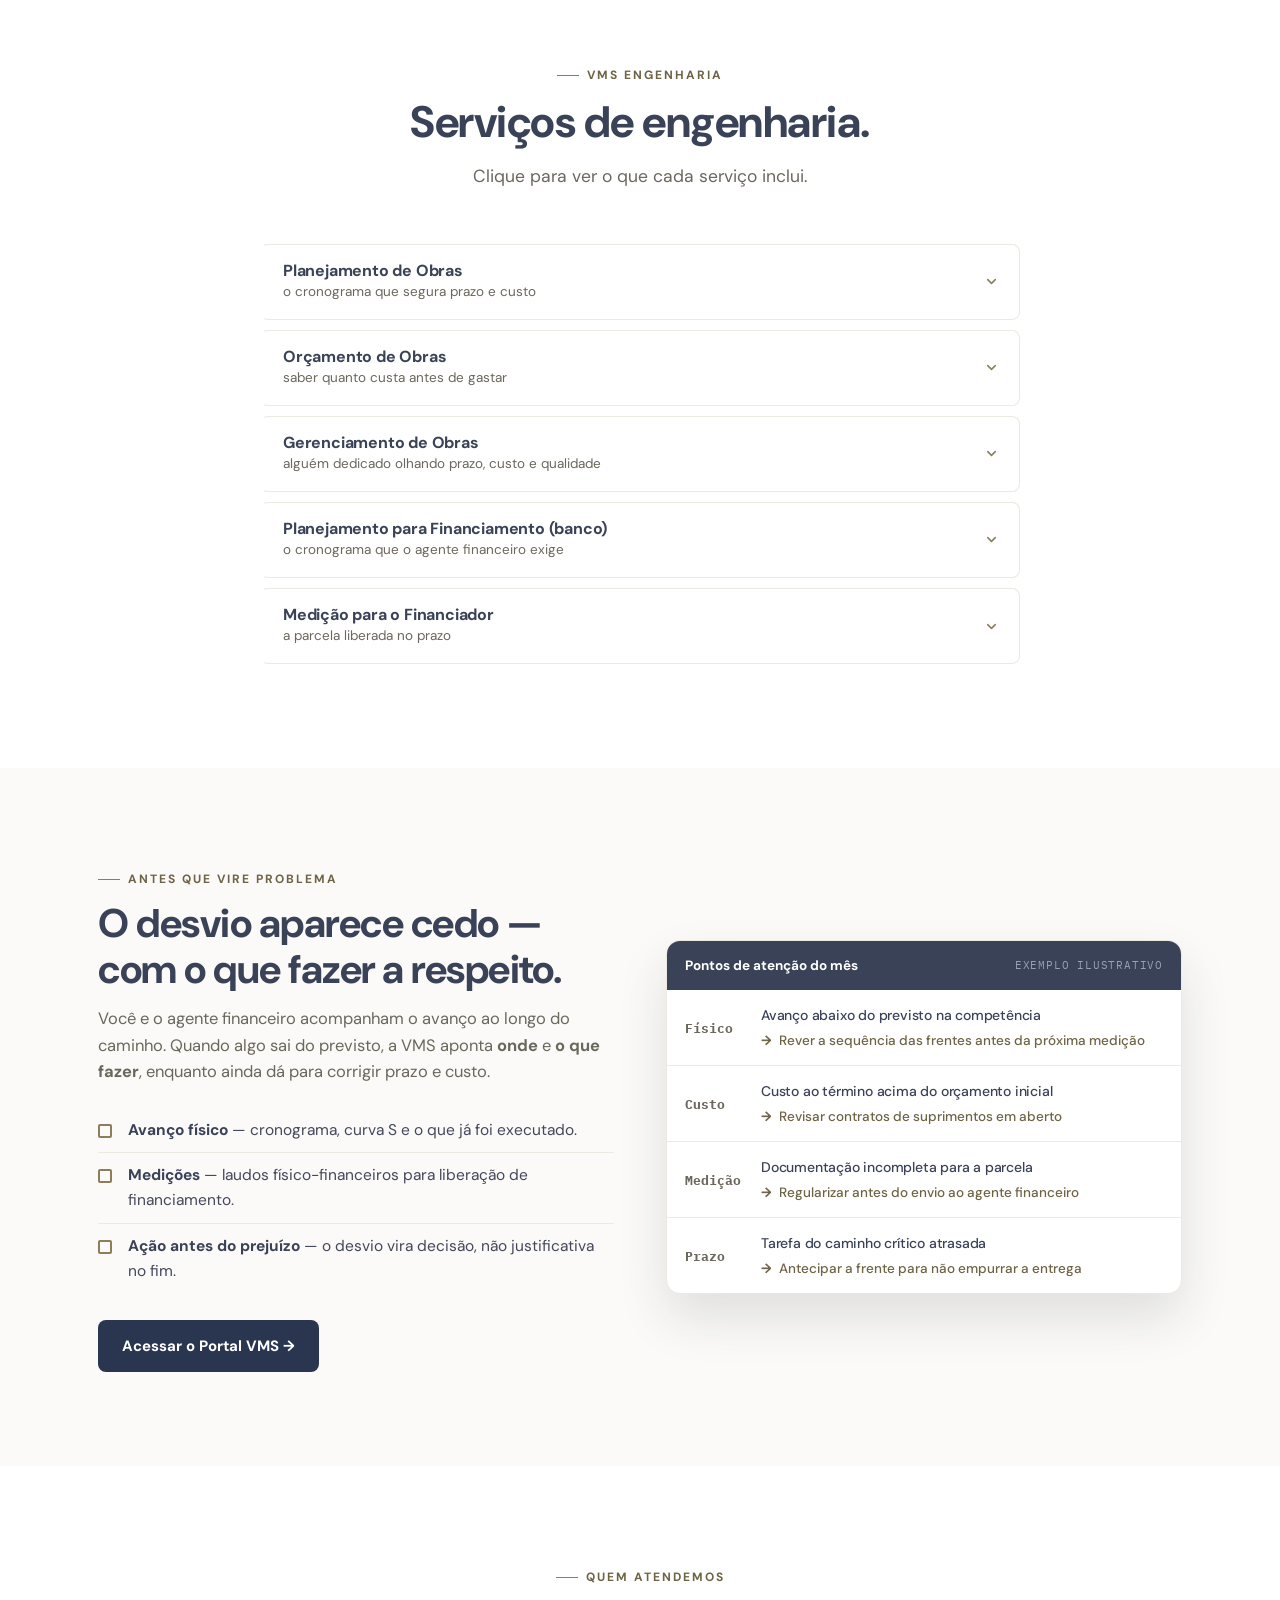
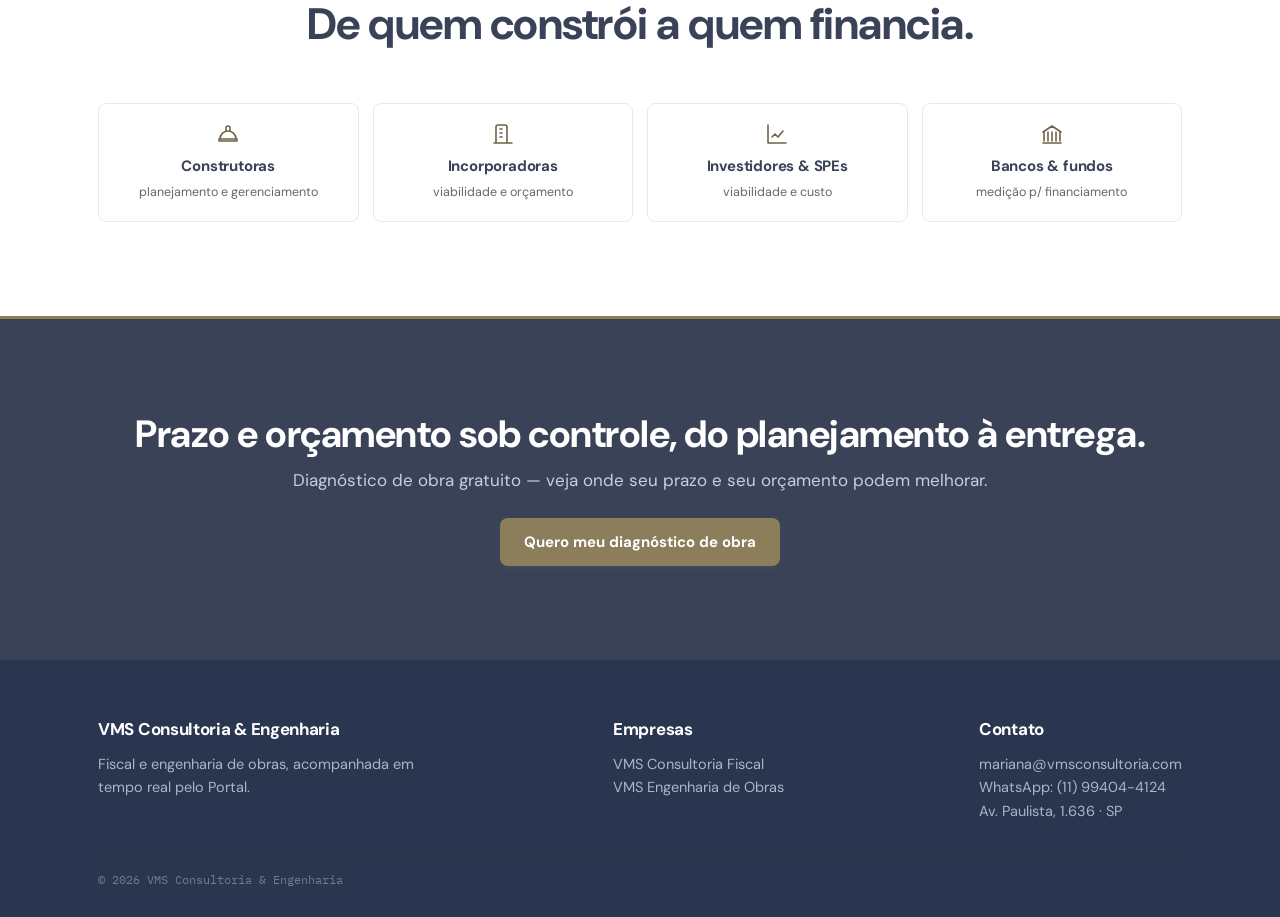
==== commit 70fe1ceb: "Add files via upload" ====
--- a/engenharia.html
+++ b/engenharia.html
@@ -42,10 +42,10 @@
 </section>
 
 <div class="strip"><div class="wrap">
-  <div class="stat"><b data-count="145500" data-suffix="+">0</b><small>UNIDADES ENTREGUES</small></div>
-  <div class="stat"><b data-count="100" data-suffix="+">0</b><small>OBRAS GERENCIADAS</small></div>
-  <div class="stat"><b data-count="7000" data-suffix="+">0</b><small>UNIDADES SOB GESTÃO</small></div>
-  <div class="stat"><b data-count="45" data-prefix="R$ " data-suffix=" mi+">0</b><small>ECONOMIA EM ISSQN</small></div>
+  <div class="stat"><b data-count="145500" data-suffix="+"><em>145.500+</em></b><small>UNIDADES ENTREGUES</small></div>
+  <div class="stat"><b data-count="100" data-suffix="+"><em>100+</em></b><small>OBRAS GERENCIADAS</small></div>
+  <div class="stat"><b data-count="7000" data-suffix="+"><em>7.000+</em></b><small>UNIDADES SOB GESTÃO</small></div>
+  <div class="stat"><b data-count="45" data-prefix="R$ " data-suffix=" mi+"><em>R$ 45 mi+</em></b><small>ECONOMIA EM ISSQN</small></div>
 </div></div>
 
 <section class="paper">
@@ -65,11 +65,11 @@
   <div class="wrap">
     <div class="sec-head rv"><span class="eb" style="justify-content:center">VMS Engenharia</span><h2>Serviços de engenharia.</h2><p>Clique para ver o que cada serviço inclui.</p></div>
     <div style="max-width:760px;margin:0 auto">
-      <div class="acc rv"><h4>Planejamento de Obras <span class="ic">+</span></h4><div class="body"><ul><li>Cronograma físico-financeiro</li><li>Identificação de atividades críticas</li><li>Alocação de recursos e equipes</li><li>Planejamento de suprimentos</li><li>Gestão de riscos e contingências</li></ul></div></div>
-      <div class="acc rv"><h4>Orçamento de Obras <span class="ic">+</span></h4><div class="body"><ul><li>Levantamento quantitativo</li><li>Pesquisa de preços (materiais e mão de obra)</li><li>Composição de custos e BDI</li><li>Orçamento discriminado por etapas</li><li>Análise de viabilidade</li></ul></div></div>
-      <div class="acc rv"><h4>Gerenciamento de Obras <span class="ic">+</span></h4><div class="body"><ul><li>Acompanhamento diário da execução</li><li>Controle de qualidade e materiais</li><li>Controle de custos, prazo e contratos</li><li>Documentação técnica e as-built</li><li>Coordenação com órgãos públicos</li></ul></div></div>
-      <div class="acc rv"><h4>Planejamento para Financiamento (banco) <span class="ic">+</span></h4><div class="body"><ul><li>Cronograma físico-financeiro exigido pelo agente financeiro</li><li>Estruturação da obra para liberação do financiamento</li><li>Acompanhamento das etapas junto ao banco</li><li>Documentação para liberação das parcelas</li></ul></div></div>
-      <div class="acc rv"><h4>Medição para o Financiador <span class="ic">+</span></h4><div class="body"><ul><li>Medição físico-financeira da obra</li><li>Laudos para liberação de financiamento (banco/fundo)</li><li>Independência e rigor de auditor</li><li>Credor acompanha a medição pelo Portal</li></ul></div></div>
+      <div class="acc rv"><h4><span class="t">Planejamento de Obras<small>o cronograma que segura prazo e custo</small></span><span class="ic"><svg width="15" height="15" viewBox="0 0 24 24" fill="none" stroke="currentColor" stroke-width="2.5" stroke-linecap="round" stroke-linejoin="round"><path d="M6 9l6 6 6-6"/></svg></span></h4><div class="body"><ul><li>Cronograma físico-financeiro</li><li>Identificação de atividades críticas</li><li>Alocação de recursos e equipes</li><li>Planejamento de suprimentos</li><li>Gestão de riscos e contingências</li></ul></div></div>
+      <div class="acc rv"><h4><span class="t">Orçamento de Obras<small>saber quanto custa antes de gastar</small></span><span class="ic"><svg width="15" height="15" viewBox="0 0 24 24" fill="none" stroke="currentColor" stroke-width="2.5" stroke-linecap="round" stroke-linejoin="round"><path d="M6 9l6 6 6-6"/></svg></span></h4><div class="body"><ul><li>Levantamento quantitativo</li><li>Pesquisa de preços (materiais e mão de obra)</li><li>Composição de custos e BDI</li><li>Orçamento discriminado por etapas</li><li>Análise de viabilidade</li></ul></div></div>
+      <div class="acc rv"><h4><span class="t">Gerenciamento de Obras<small>alguém dedicado olhando prazo, custo e qualidade</small></span><span class="ic"><svg width="15" height="15" viewBox="0 0 24 24" fill="none" stroke="currentColor" stroke-width="2.5" stroke-linecap="round" stroke-linejoin="round"><path d="M6 9l6 6 6-6"/></svg></span></h4><div class="body"><ul><li>Acompanhamento diário da execução</li><li>Controle de qualidade e materiais</li><li>Controle de custos, prazo e contratos</li><li>Documentação técnica e as-built</li><li>Coordenação com órgãos públicos</li></ul></div></div>
+      <div class="acc rv"><h4><span class="t">Planejamento para Financiamento (banco)<small>o cronograma que o agente financeiro exige</small></span><span class="ic"><svg width="15" height="15" viewBox="0 0 24 24" fill="none" stroke="currentColor" stroke-width="2.5" stroke-linecap="round" stroke-linejoin="round"><path d="M6 9l6 6 6-6"/></svg></span></h4><div class="body"><ul><li>Cronograma físico-financeiro exigido pelo agente financeiro</li><li>Estruturação da obra para liberação do financiamento</li><li>Acompanhamento das etapas junto ao banco</li><li>Documentação para liberação das parcelas</li></ul></div></div>
+      <div class="acc rv"><h4><span class="t">Medição para o Financiador<small>a parcela liberada no prazo</small></span><span class="ic"><svg width="15" height="15" viewBox="0 0 24 24" fill="none" stroke="currentColor" stroke-width="2.5" stroke-linecap="round" stroke-linejoin="round"><path d="M6 9l6 6 6-6"/></svg></span></h4><div class="body"><ul><li>Medição físico-financeira da obra</li><li>Laudos para liberação de financiamento (banco/fundo)</li><li>Independência e rigor de auditor</li><li>Credor acompanha a medição pelo Portal</li></ul></div></div>
     </div>
   </div>
 </section>
@@ -78,18 +78,24 @@
   <div class="wrap">
     <div class="split">
       <div class="txt rv">
-        <span class="eb">Portal · visão de obras</span>
-        <h2>O andamento físico da obra, sempre à vista.</h2>
-        <p>Você e o agente financeiro acompanham o avanço da obra ao longo do caminho — não só no relatório do mês.</p>
+        <span class="eb">Antes que vire problema</span>
+        <h2>O desvio aparece cedo — com o que fazer a respeito.</h2>
+        <p>Você e o agente financeiro acompanham o avanço ao longo do caminho. Quando algo sai do previsto, a VMS aponta <b>onde</b> e <b>o que fazer</b>, enquanto ainda dá para corrigir prazo e custo.</p>
         <ul class="benefits">
           <li><b>Avanço físico</b> — cronograma, curva S e o que já foi executado.</li>
           <li><b>Medições</b> — laudos físico-financeiros para liberação de financiamento.</li>
-          <li><b>Prazo e custo sob controle</b> — desvios aparecem cedo, não no fim.</li>
+          <li><b>Ação antes do prejuízo</b> — o desvio vira decisão, não justificativa no fim.</li>
         </ul>
         <a class="btn btn-d" href="https://portal.vmsconsultoria.com" target="_blank" rel="noopener">Acessar o Portal VMS →</a>
       </div>
-      <div class="img rv d1" style="background-image:url('engenharia.jpg')">
-        <span class="badge"><span class="live"><span class="dot"></span>atualizado em tempo real</span></span>
+      <div class="rv d1">
+        <div class="orient">
+          <div class="oh">Pontos de atenção do mês <span>exemplo ilustrativo</span></div>
+          <div class="orow"><b>Físico</b><span class="pr">Avanço abaixo do previsto na competência</span><span class="oo">Rever a sequência das frentes antes da próxima medição</span></div>
+          <div class="orow"><b>Custo</b><span class="pr">Custo ao término acima do orçamento inicial</span><span class="oo">Revisar contratos de suprimentos em aberto</span></div>
+          <div class="orow"><b>Medição</b><span class="pr">Documentação incompleta para a parcela</span><span class="oo">Regularizar antes do envio ao agente financeiro</span></div>
+          <div class="orow"><b>Prazo</b><span class="pr">Tarefa do caminho crítico atrasada</span><span class="oo">Antecipar a frente para não empurrar a entrega</span></div>
+        </div>
       </div>
     </div>
   </div>
--- a/styles.css
+++ b/styles.css
@@ -117,6 +117,26 @@
 .chartbox{background:#fff;border:1px solid var(--line);border-radius:var(--r);padding:16px}
 .chartbox h5{font-size:11px;color:var(--sec);letter-spacing:.5px;text-transform:uppercase;font-family:'IBM Plex Mono',monospace;margin-bottom:10px}
 .bars{display:flex;align-items:flex-end;gap:5px;height:96px}.bars i{flex:1;background:#639922;border-radius:3px 3px 0 0}
+/* painel do portal — fiel ao produto */
+.pecon{display:grid;grid-template-columns:1fr 1.2fr;gap:20px;background:#fff;border:1px solid var(--line);border-radius:var(--r);padding:20px 22px;margin-bottom:12px}
+.pe-main small,.pe-chart small{font-size:10px;letter-spacing:.6px;text-transform:uppercase;color:var(--sec);font-family:'IBM Plex Mono',monospace;display:block;margin-bottom:8px}
+.pe-main b{display:block;font-size:clamp(24px,3.4vw,32px);color:var(--gold-d);letter-spacing:-1px;font-weight:700;line-height:1.1}
+.pe-main span{display:block;font-size:12px;color:var(--sec);margin-top:9px;line-height:1.5}
+.pe-chart .bars{height:72px;gap:4px}
+.plegend{display:flex;gap:14px;flex-wrap:wrap;margin-top:9px;font-size:10.5px;color:var(--sec);font-family:'IBM Plex Mono',monospace}
+.plegend i{width:8px;height:8px;border-radius:50%;display:inline-block;margin-right:5px}
+.plegend .l1{background:#3B6D11}.plegend .l2{background:var(--goldl)}.plegend .l3{background:var(--navy)}
+.bars i.g2{background:var(--goldl)}
+.pobras{display:grid;grid-template-columns:1fr 1fr;gap:12px}
+.pobra{background:#fff;border:1px solid var(--line);border-radius:var(--r);padding:16px 18px}
+.po-h{display:flex;justify-content:space-between;align-items:center;gap:8px;padding-bottom:9px;margin-bottom:7px;border-bottom:1px solid var(--line)}
+.po-h b{font-size:13px;color:var(--navy);letter-spacing:.3px}
+.po-t{font-size:10.5px;font-family:'IBM Plex Mono',monospace;padding:3px 10px;border-radius:20px;white-space:nowrap}
+.po-t.at{background:#FBF2E2;color:#854F0B}
+.po-t.ok{background:#EEF5E6;color:var(--green)}
+.po-r{display:flex;justify-content:space-between;gap:10px;font-size:12.5px;padding:5px 0;color:var(--sec)}
+.po-r b{color:var(--navy);font-weight:600}
+@media(max-width:720px){.pecon,.pobras{grid-template-columns:1fr}}
 /* split (image + text) */
 .split{display:grid;grid-template-columns:1fr 1fr;gap:52px;align-items:center}
 .split .txt h2{font-size:clamp(26px,3.4vw,40px);margin:12px 0 14px}
@@ -137,15 +157,20 @@
 .step .n{font-family:'IBM Plex Mono',monospace;font-size:14px;color:var(--gold-d)}
 .step h3{font-size:19px;margin:8px 0 7px;letter-spacing:-.3px}.step p{font-size:14px;color:var(--sec)}
 /* accordion */
-.acc{border:1px solid var(--line);border-radius:var(--r);margin-bottom:10px;background:#fff;overflow:hidden}
-.acc.open{box-shadow:0 14px 30px rgba(26,29,38,.08)}
-.acc h4{font-size:16px;color:var(--navy);padding:17px 20px;cursor:pointer;display:flex;justify-content:space-between;align-items:center;gap:10px;letter-spacing:-.2px}
-.acc h4 .ic{color:var(--gold);font-size:20px;transition:transform .3s}.acc.open h4 .ic{transform:rotate(45deg)}
+.acc{border:1px solid var(--line);border-left:3px solid transparent;border-radius:var(--r);margin-bottom:10px;background:#fff;overflow:hidden;transition:.25s}
+.acc.open{box-shadow:0 14px 30px rgba(26,29,38,.09);border-left-color:var(--gold)}
+.acc h4{font-size:16px;color:var(--navy);padding:17px 20px;cursor:pointer;display:flex;justify-content:space-between;align-items:center;gap:14px;letter-spacing:-.2px}
+.acc h4 .t{display:flex;flex-direction:column;gap:3px;min-width:0}
+.acc h4 .t small{font-weight:400;font-size:13.5px;color:var(--sec);letter-spacing:0;line-height:1.4}
+.acc h4 .ic{color:var(--gold);display:flex;flex:0 0 auto;transition:transform .3s}
+.acc.open h4 .ic{transform:rotate(180deg)}
 .acc .body{max-height:0;overflow:hidden;transition:max-height .4s ease}
 .acc .body ul{list-style:none;padding:0 20px 16px}
 .acc .body p{padding:0 20px 18px;font-size:15px;color:#43485a;line-height:1.65}
-.acc .body li{padding:6px 0 6px 22px;position:relative;font-size:14.5px;color:#43485a}
-.acc .body li:before{content:"";position:absolute;left:0;top:13px;width:8px;height:8px;border:2px solid var(--gold);border-radius:2px}
+.acc .body ul{columns:2;column-gap:30px}
+.acc .body li{padding:6px 0 6px 24px;position:relative;font-size:14.5px;color:#43485a;break-inside:avoid}
+.acc .body li:before{content:"";position:absolute;left:3px;top:11px;width:6px;height:11px;border:solid var(--green);border-width:0 2px 2px 0;transform:rotate(45deg)}
+@media(max-width:720px){.acc .body ul{columns:1}}
 /* who we serve */
 .who{display:grid;grid-template-columns:repeat(4,1fr);gap:14px}
 .wtag{background:#fff;border:1px solid var(--line);border-radius:var(--r);padding:18px;text-align:center}
@@ -194,6 +219,18 @@
 .rowlink:hover{border-color:var(--line2);background:var(--paper)}
 .rowlink .ico{color:var(--gold-d)}.rowlink b{font-size:15px}.rowlink small{color:var(--sec);font-size:13.5px}
 .rowlink .arw{margin-left:auto;color:var(--sec)}
+/* orientação técnica (acompanhar + orientar) */
+.orient{background:#fff;border:1px solid var(--line);border-radius:var(--rl);overflow:hidden;box-shadow:0 24px 50px rgba(26,29,38,.12)}
+.oh{background:var(--navy);color:#fff;padding:14px 18px;font-size:13.5px;font-weight:700;display:flex;justify-content:space-between;align-items:center;gap:10px;flex-wrap:wrap}
+.oh span{font-family:'IBM Plex Mono',monospace;font-size:10.5px;color:#9aa0b0;font-weight:400;text-transform:uppercase;letter-spacing:.8px}
+.orow{display:grid;grid-template-columns:64px 1fr;gap:3px 12px;padding:14px 18px;border-bottom:1px solid var(--line);transition:.2s}
+.orow:last-child{border-bottom:none}
+.orow:hover{background:var(--paper)}
+.orow b{font-family:'IBM Plex Mono',monospace;font-size:12.5px;color:var(--sec);grid-row:span 2;align-self:center}
+.orow .pr{font-size:14px;color:var(--navy);font-weight:500;letter-spacing:-.2px}
+.orow .oo{font-size:13.5px;color:var(--gold-d);display:flex;align-items:center;gap:7px;font-weight:500}
+.orow .oo:before{content:"→";font-weight:700}
+@media(max-width:560px){.orow{grid-template-columns:1fr}.orow b{grid-row:auto}}
 /* problemas que resolvemos */
 .probs{display:grid;grid-template-columns:repeat(2,1fr);gap:16px;max-width:920px;margin:0 auto}
 .prob{background:#fff;border:1px solid var(--line);border-left:3px solid var(--gold);border-radius:var(--r);padding:22px 24px;transition:.25s}
@@ -204,6 +241,8 @@
 /* faq */
 .faq{max-width:800px;margin:0 auto}
 .faq .acc h4{font-size:16.5px}
+.faq .acc h4 .t{flex-direction:column-reverse;gap:5px}
+.faq .acc h4 .t small{text-transform:uppercase;letter-spacing:1.2px;font-size:11px;color:var(--gold-d);font-family:'IBM Plex Mono',monospace}
 /* benefícios do portal */
 .pben{display:grid;grid-template-columns:repeat(3,1fr);gap:14px;max-width:960px;margin:26px auto 0}
 .pben div{background:#fff;border:1px solid var(--line);border-radius:var(--r);padding:16px 18px;transition:.25s}
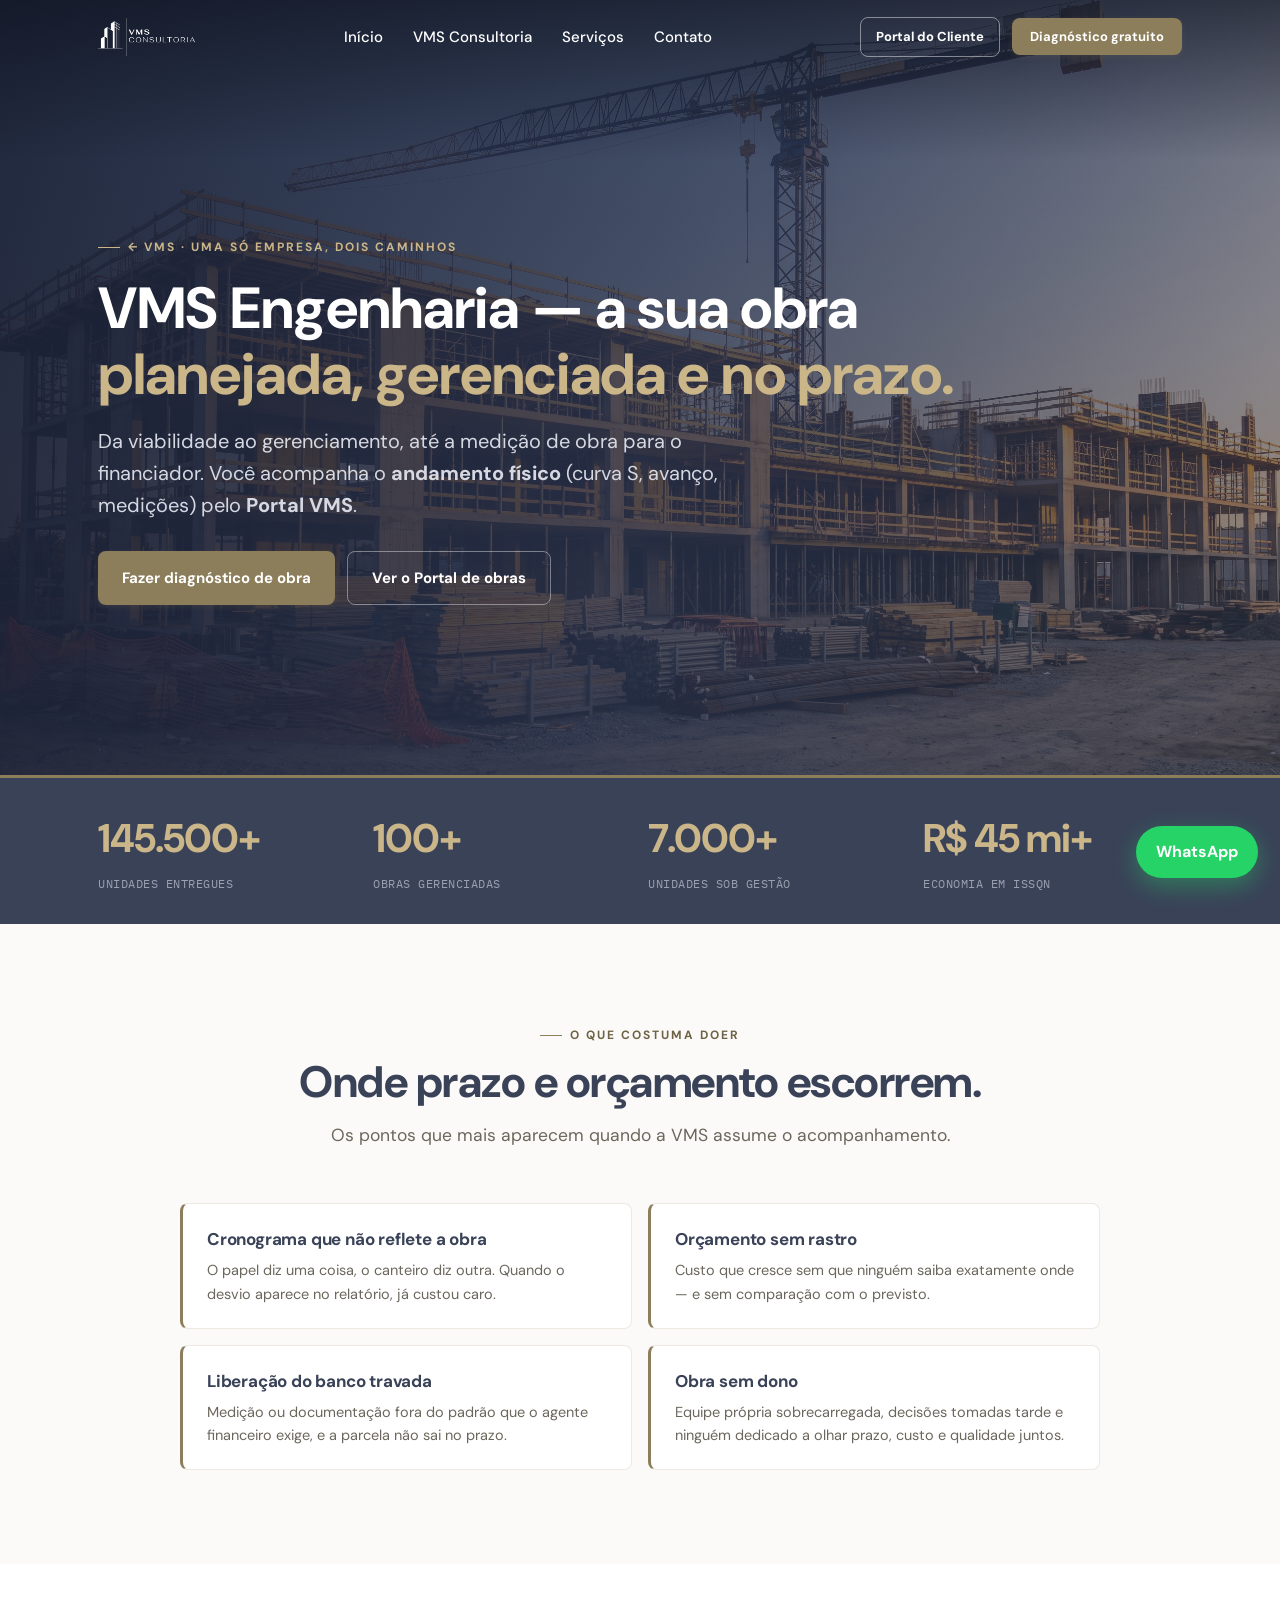
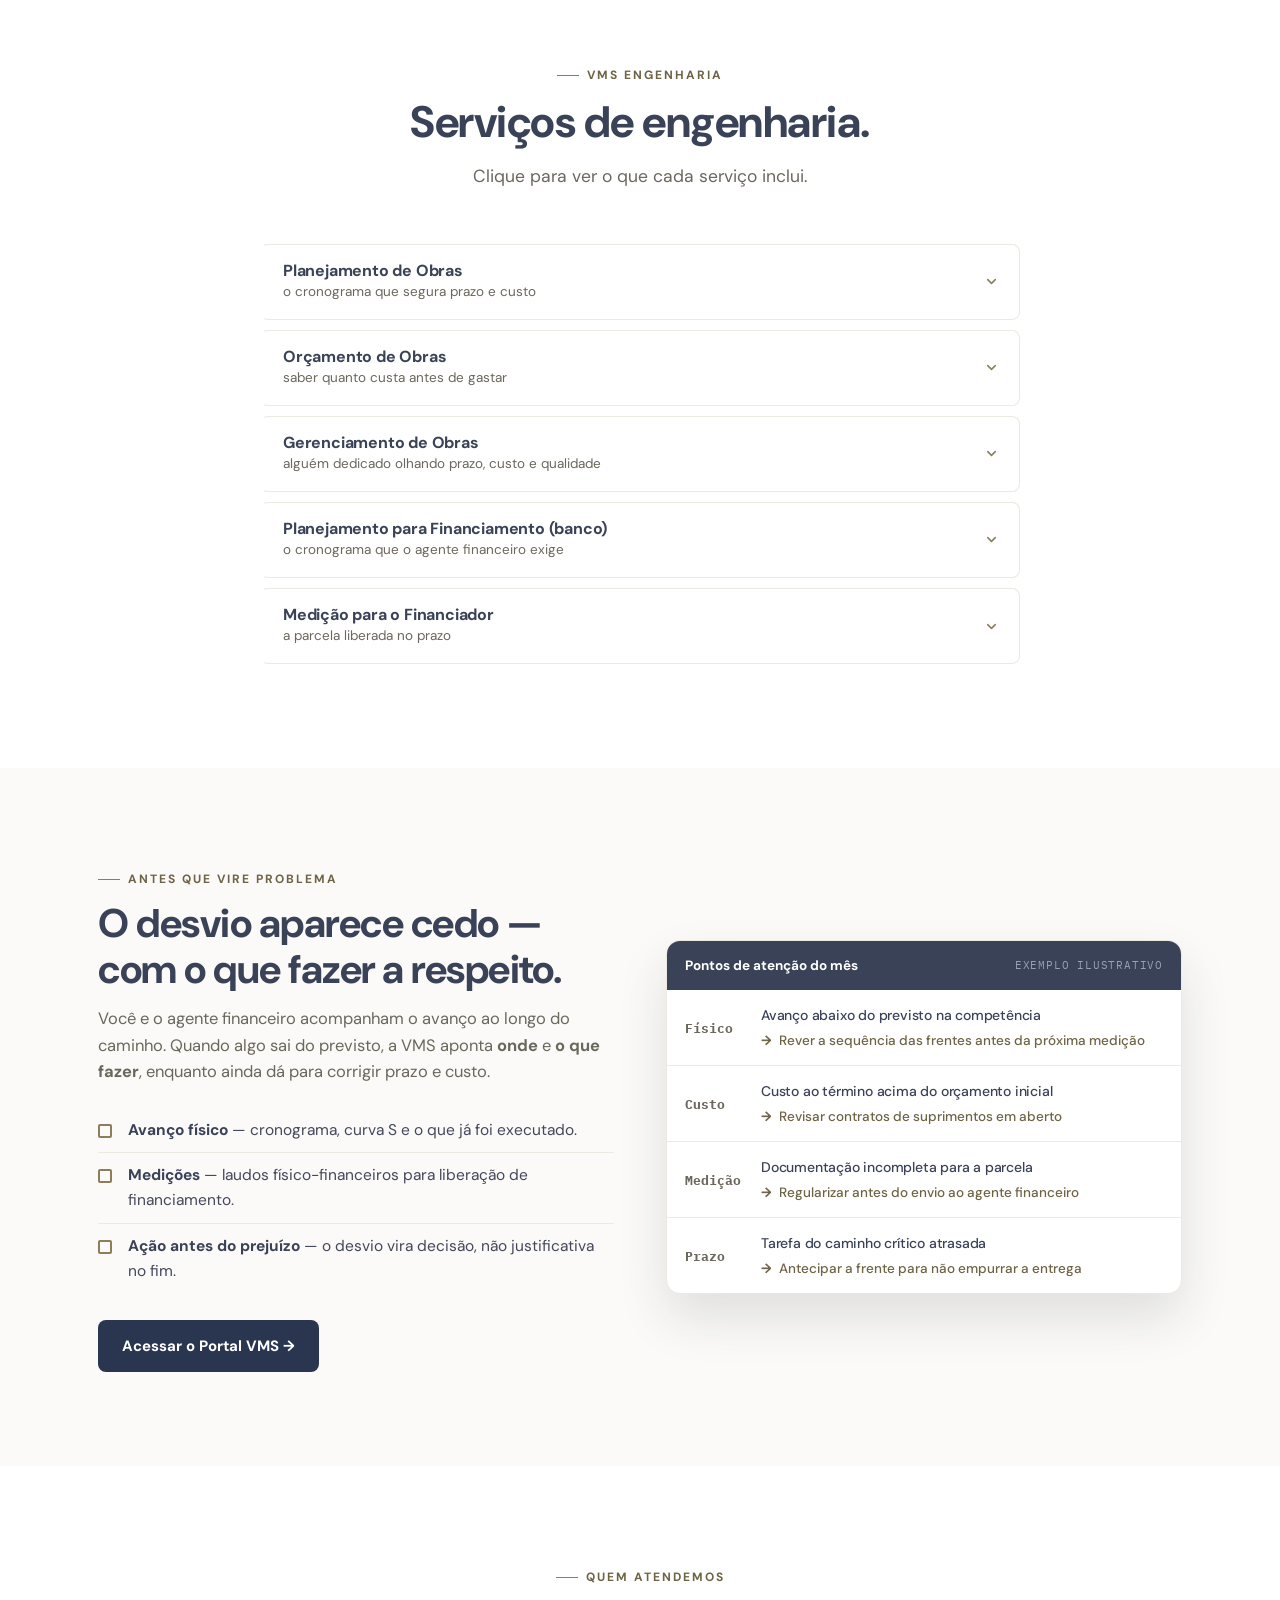
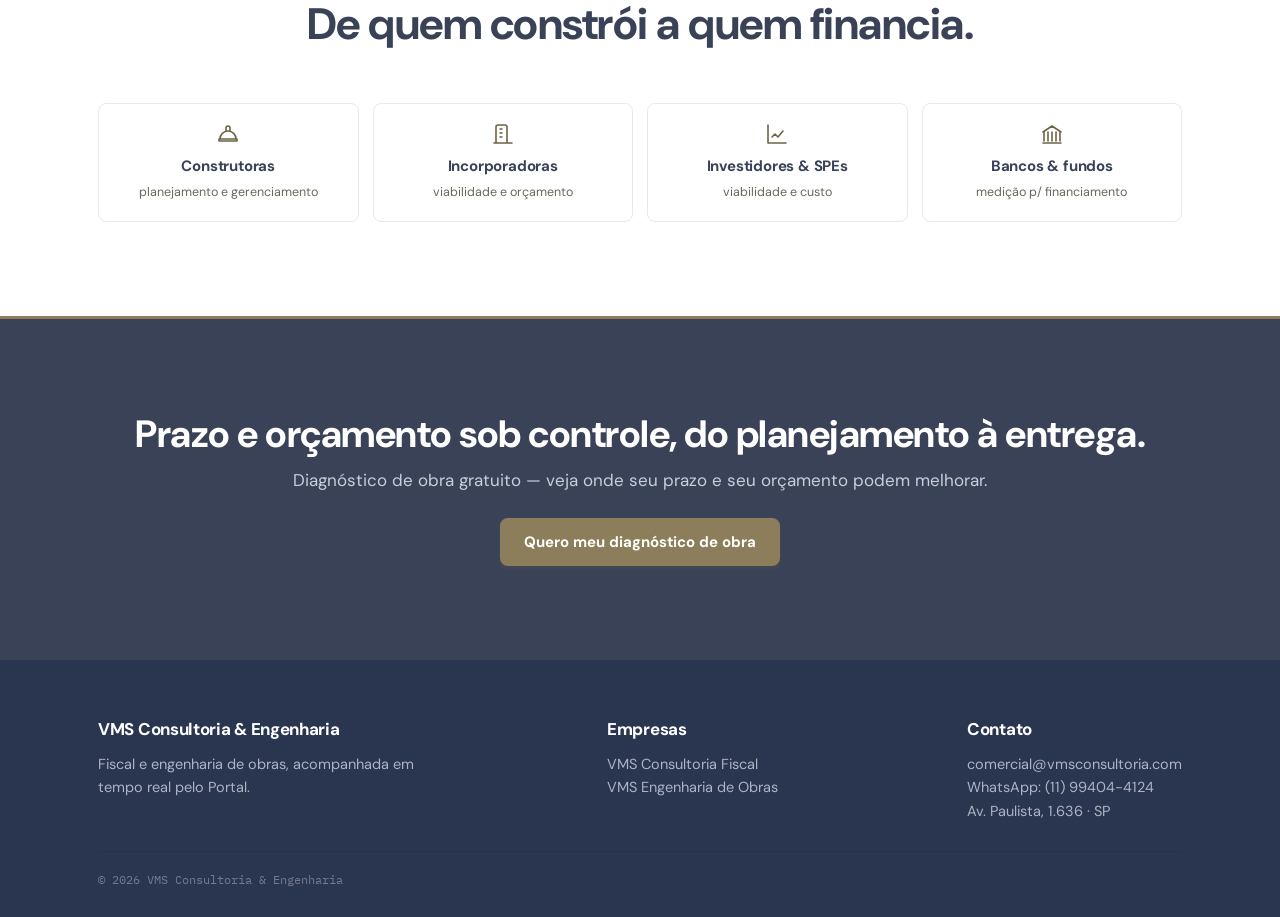
==== commit 8e0c07a0: "Add files via upload" ====
--- a/engenharia.html
+++ b/engenharia.html
@@ -8,8 +8,8 @@
 <meta property="og:site_name" content="VMS Consultoria &amp; Engenharia">
 <meta property="og:title" content="VMS Engenharia de Obras — planejamento, gerenciamento e medição">
 <meta property="og:description" content="Viabilidade, planejamento, orçamento, gerenciamento e medição de obras — com o andamento físico no Portal VMS.">
-<meta property="og:image" content="https://vms-site-one.vercel.app/og.jpg">
-<meta property="og:url" content="https://vms-site-one.vercel.app/engenharia.html">
+<meta property="og:image" content="https://www.vmsconsultoria.com/og.jpg">
+<meta property="og:url" content="https://www.vmsconsultoria.com/engenharia.html">
 <meta name="twitter:card" content="summary_large_image">
 <meta name="theme-color" content="#3A4258">
 <link rel="icon" type="image/png" href="favicon.png">
@@ -120,11 +120,12 @@
 <footer><div class="wrap"><div class="cols">
   <div style="max-width:320px"><b>VMS Consultoria &amp; Engenharia</b>Fiscal e engenharia de obras, acompanhada em tempo real pelo Portal.</div>
   <div><b>Empresas</b><a href="fiscal.html">VMS Consultoria Fiscal</a><br><a href="engenharia.html">VMS Engenharia de Obras</a></div>
-  <div><b>Contato</b><a href="mailto:mariana@vmsconsultoria.com">mariana@vmsconsultoria.com</a><br><a href="https://wa.me/5511994044124" target="_blank" rel="noopener">WhatsApp: (11) 99404-4124</a><br>Av. Paulista, 1.636 · SP</div>
+  <div><b>Contato</b><a href="mailto:comercial@vmsconsultoria.com">comercial@vmsconsultoria.com</a><br><a href="https://wa.me/5511994044124" target="_blank" rel="noopener">WhatsApp: (11) 99404-4124</a><br>Av. Paulista, 1.636 · SP</div>
 </div><div class="fin">© 2026 VMS Consultoria &amp; Engenharia</div></div></footer>
 
 <a class="wa" href="https://wa.me/5511994044124?text=Ol%C3%A1!%20Vim%20pelo%20site%20da%20VMS." target="_blank" rel="noopener">WhatsApp</a>
 <div class="modal" id="modal"><div class="qbox" id="qbox"></div></div>
 <script src="script.js"></script>
+<script defer src="/_vercel/insights/script.js"></script>
 </body>
 </html>
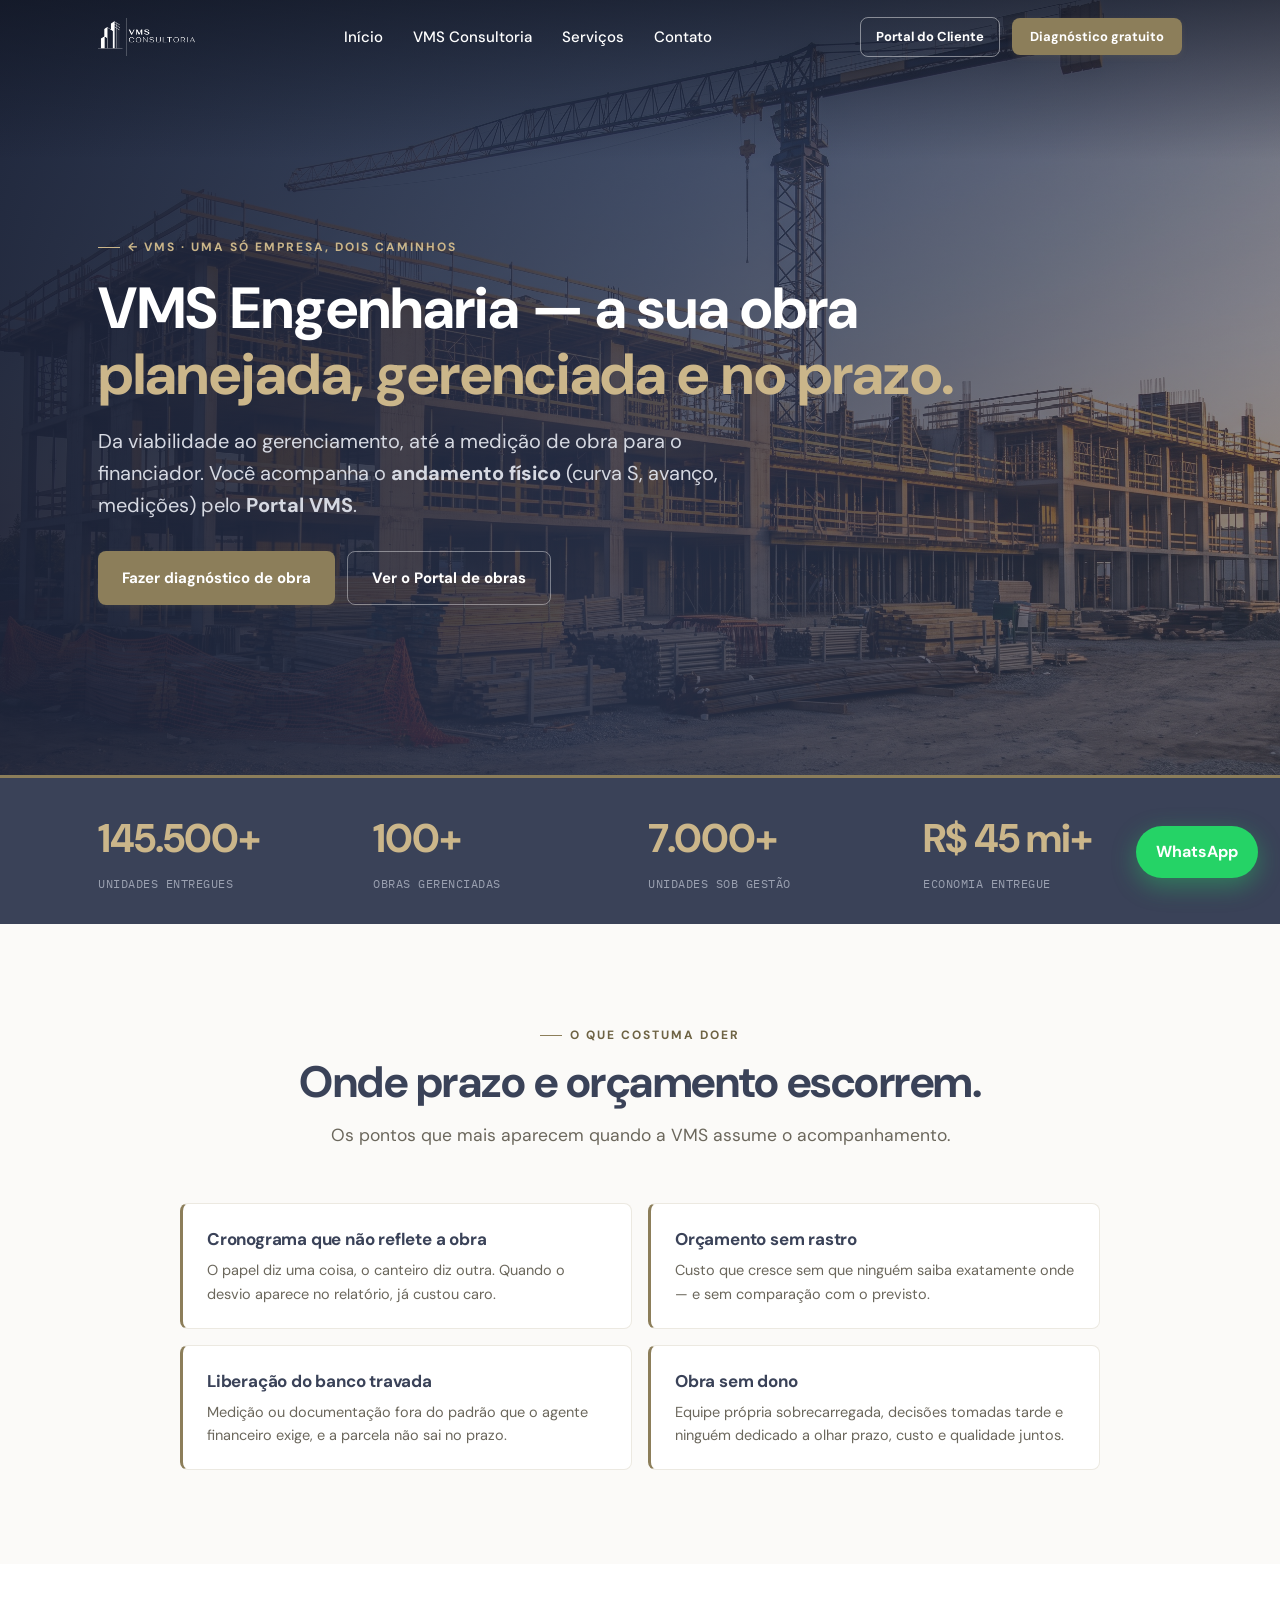
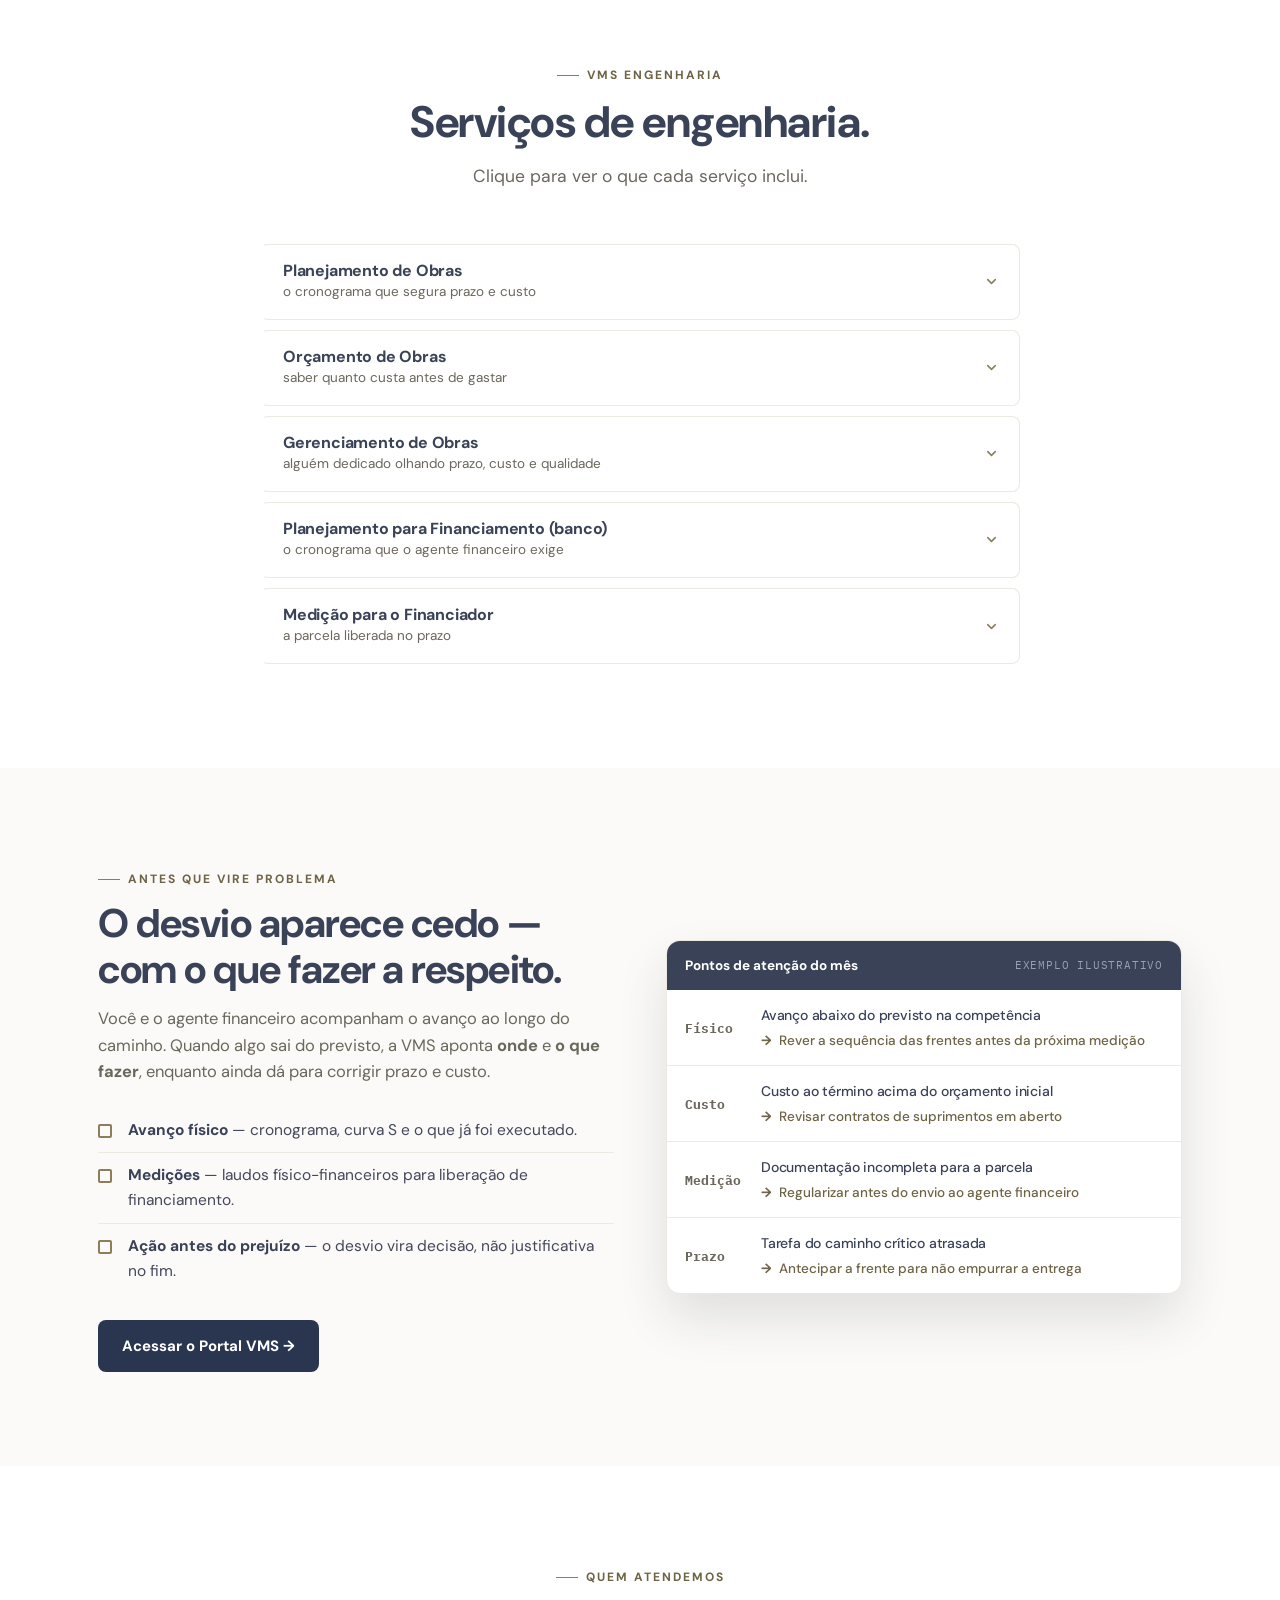
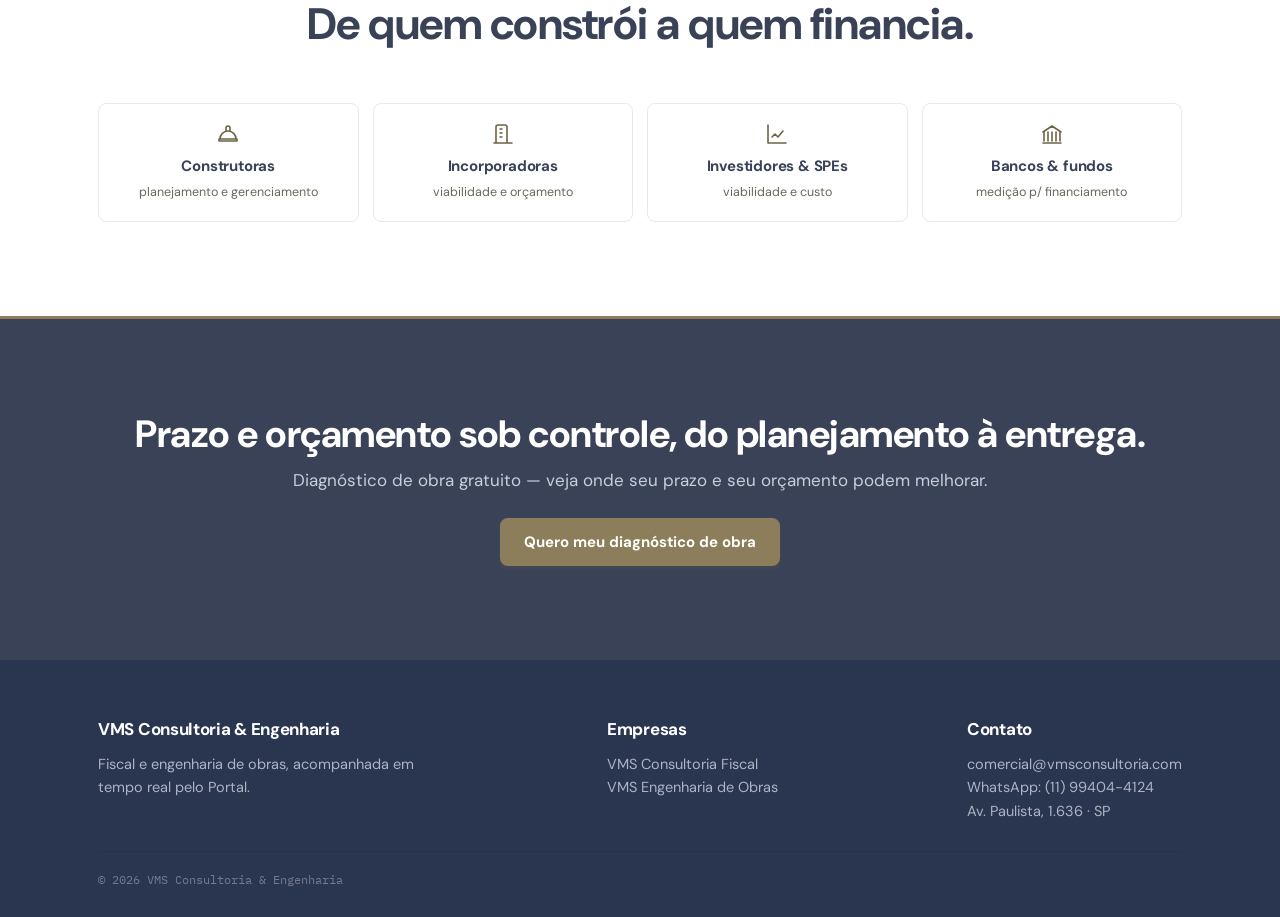
==== commit 7c20d37b: "Add files via upload" ====
--- a/engenharia.html
+++ b/engenharia.html
@@ -7,7 +7,7 @@
 <meta property="og:type" content="website">
 <meta property="og:site_name" content="VMS Consultoria &amp; Engenharia">
 <meta property="og:title" content="VMS Engenharia de Obras — planejamento, gerenciamento e medição">
-<meta property="og:description" content="Viabilidade, planejamento, orçamento, gerenciamento e medição de obras — com o andamento físico no Portal VMS.">
+<meta property="og:description" content="Planejamento, orçamento, gerenciamento e medição — a sua obra no prazo.">
 <meta property="og:image" content="https://www.vmsconsultoria.com/og.jpg">
 <meta property="og:url" content="https://www.vmsconsultoria.com/engenharia.html">
 <meta name="twitter:card" content="summary_large_image">
@@ -45,7 +45,7 @@
   <div class="stat"><b data-count="145500" data-suffix="+"><em>145.500+</em></b><small>UNIDADES ENTREGUES</small></div>
   <div class="stat"><b data-count="100" data-suffix="+"><em>100+</em></b><small>OBRAS GERENCIADAS</small></div>
   <div class="stat"><b data-count="7000" data-suffix="+"><em>7.000+</em></b><small>UNIDADES SOB GESTÃO</small></div>
-  <div class="stat"><b data-count="45" data-prefix="R$ " data-suffix=" mi+"><em>R$ 45 mi+</em></b><small>ECONOMIA EM ISSQN</small></div>
+  <div class="stat"><b data-count="45" data-prefix="R$ " data-suffix=" mi+"><em>R$ 45 mi+</em></b><small>ECONOMIA ENTREGUE</small></div>
 </div></div>
 
 <section class="paper">
